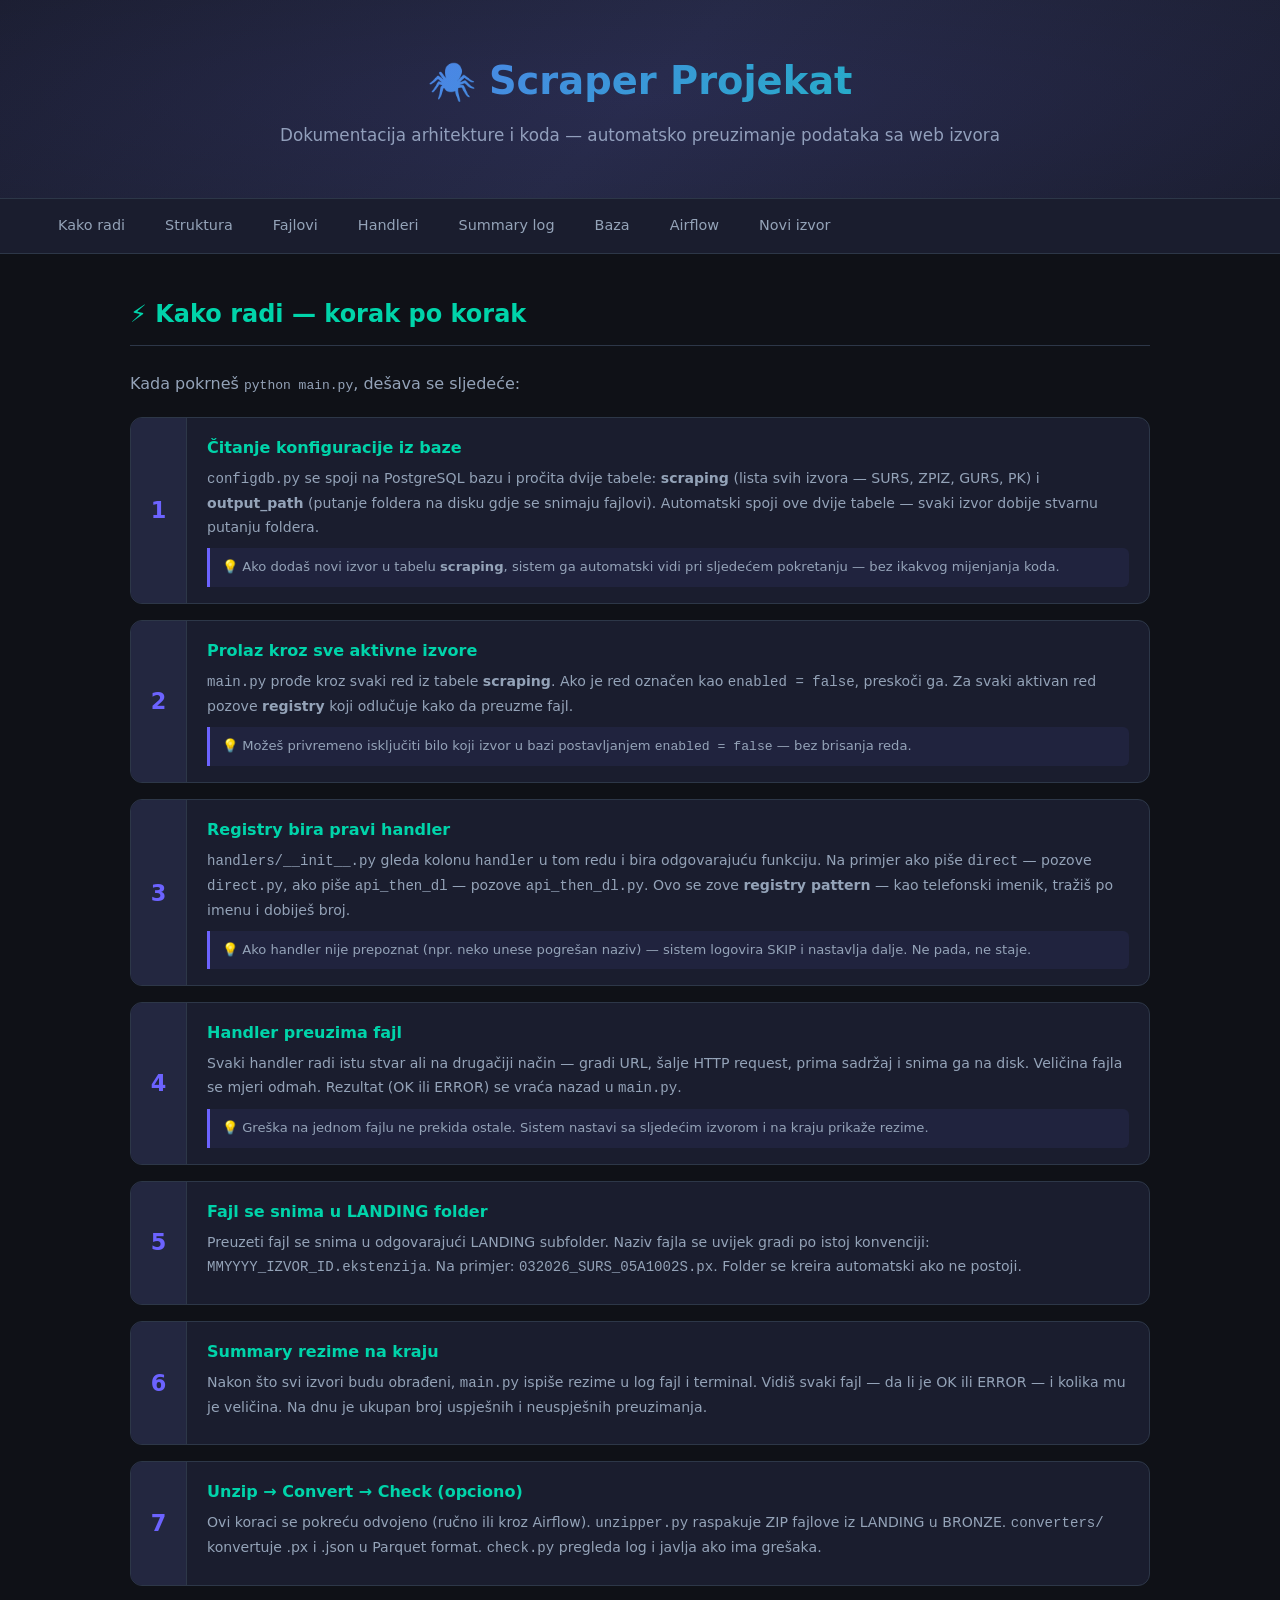
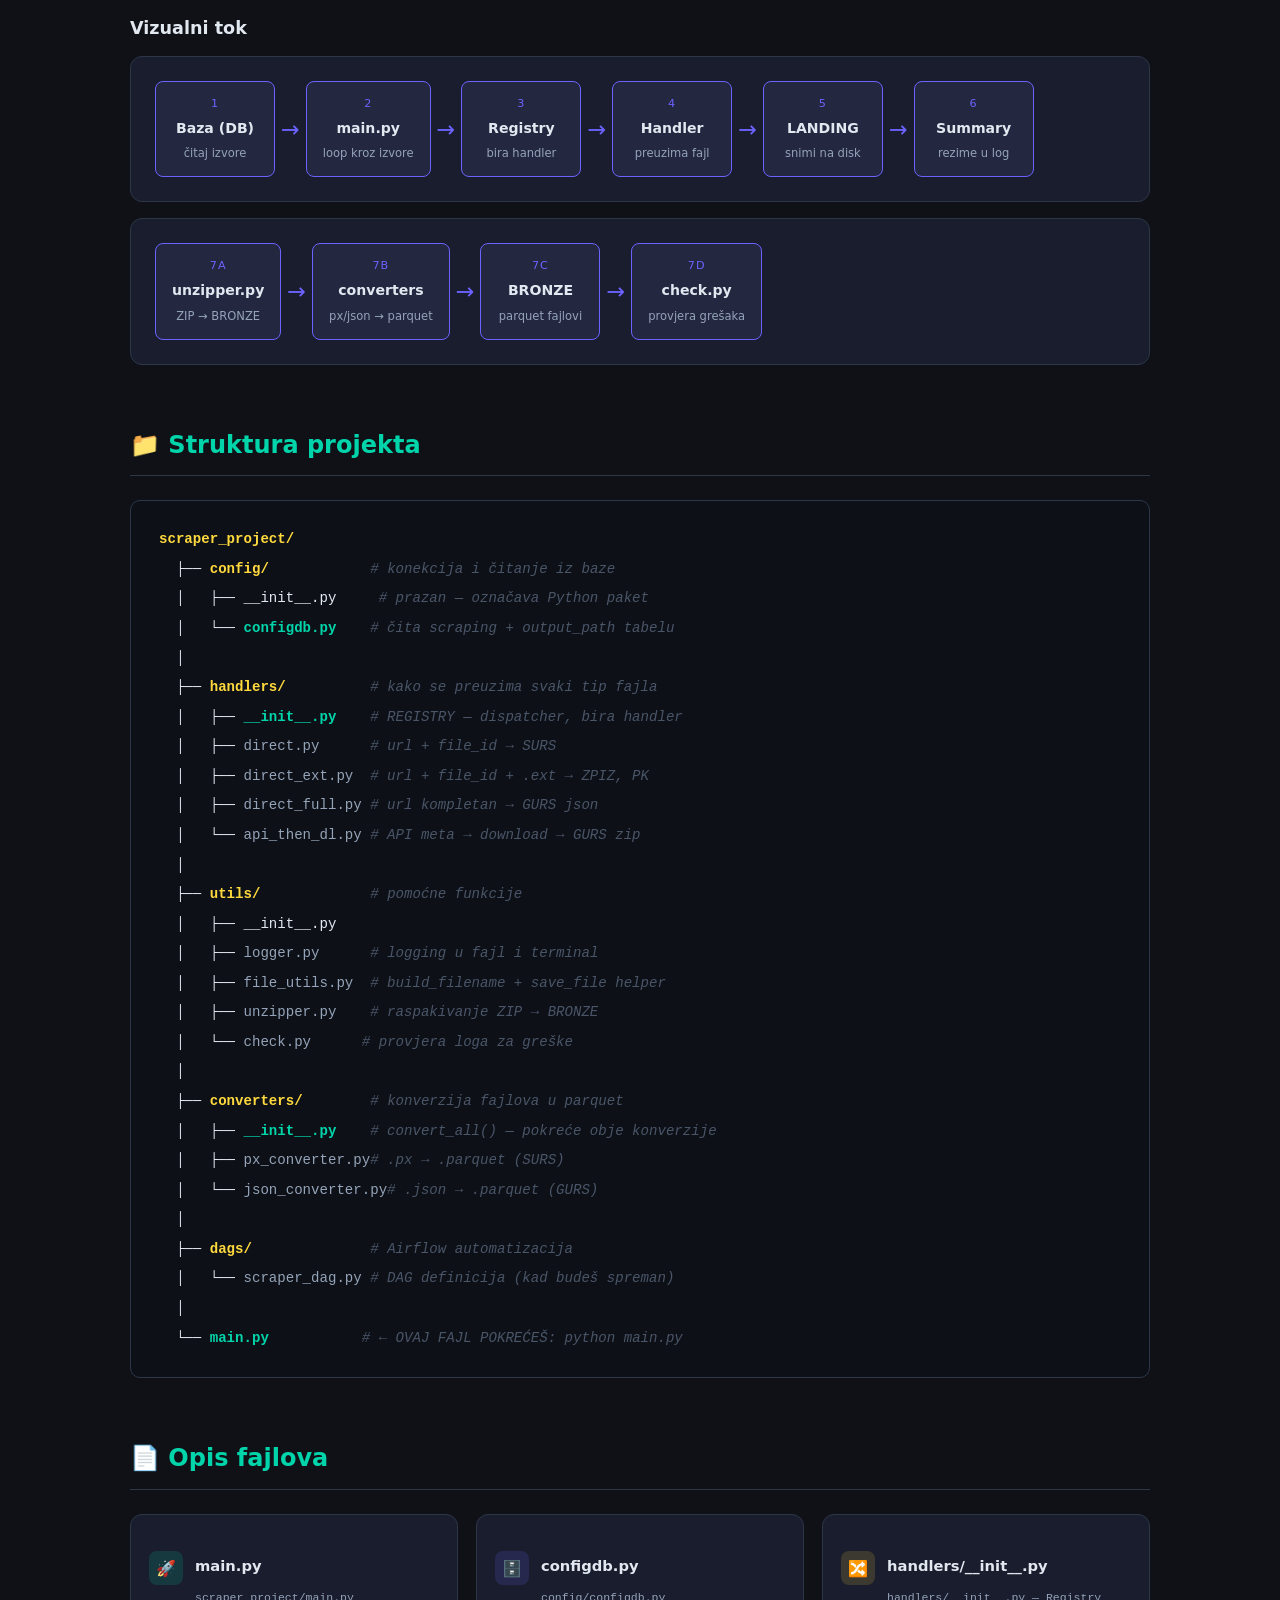
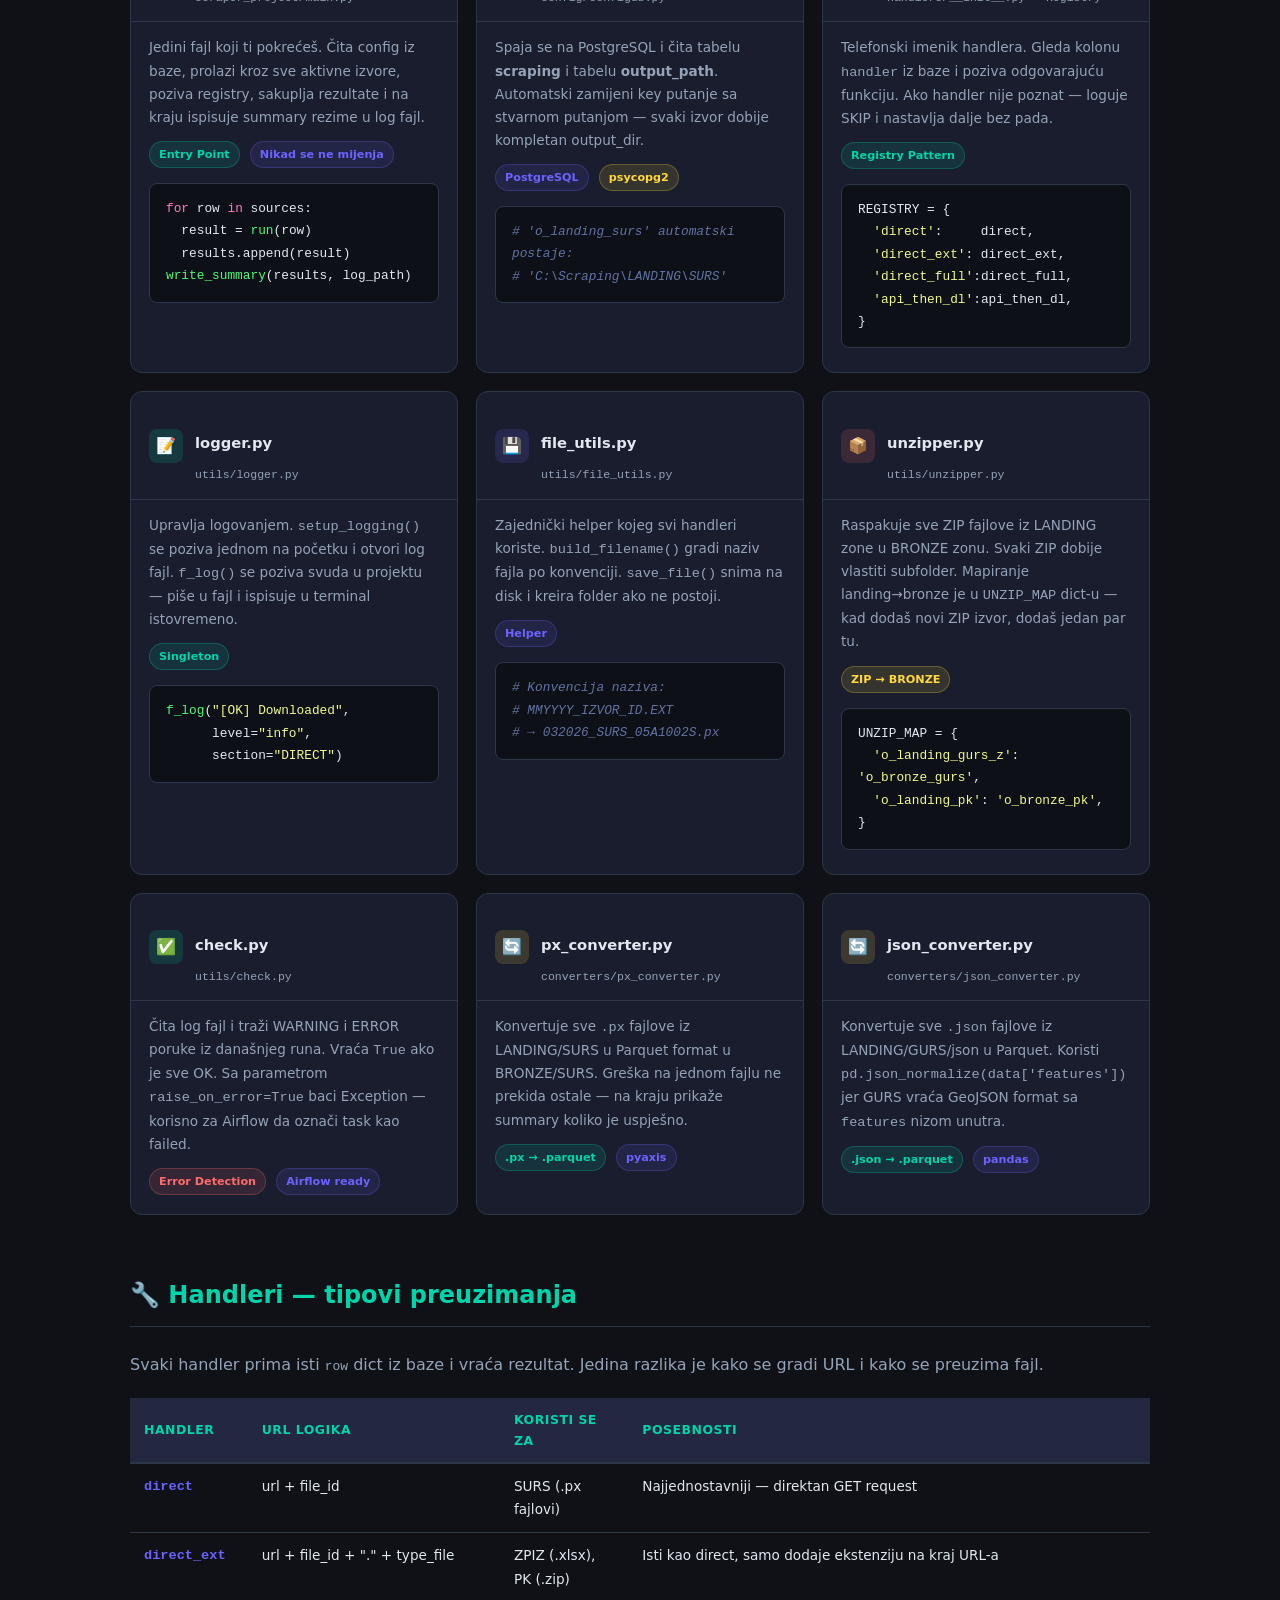
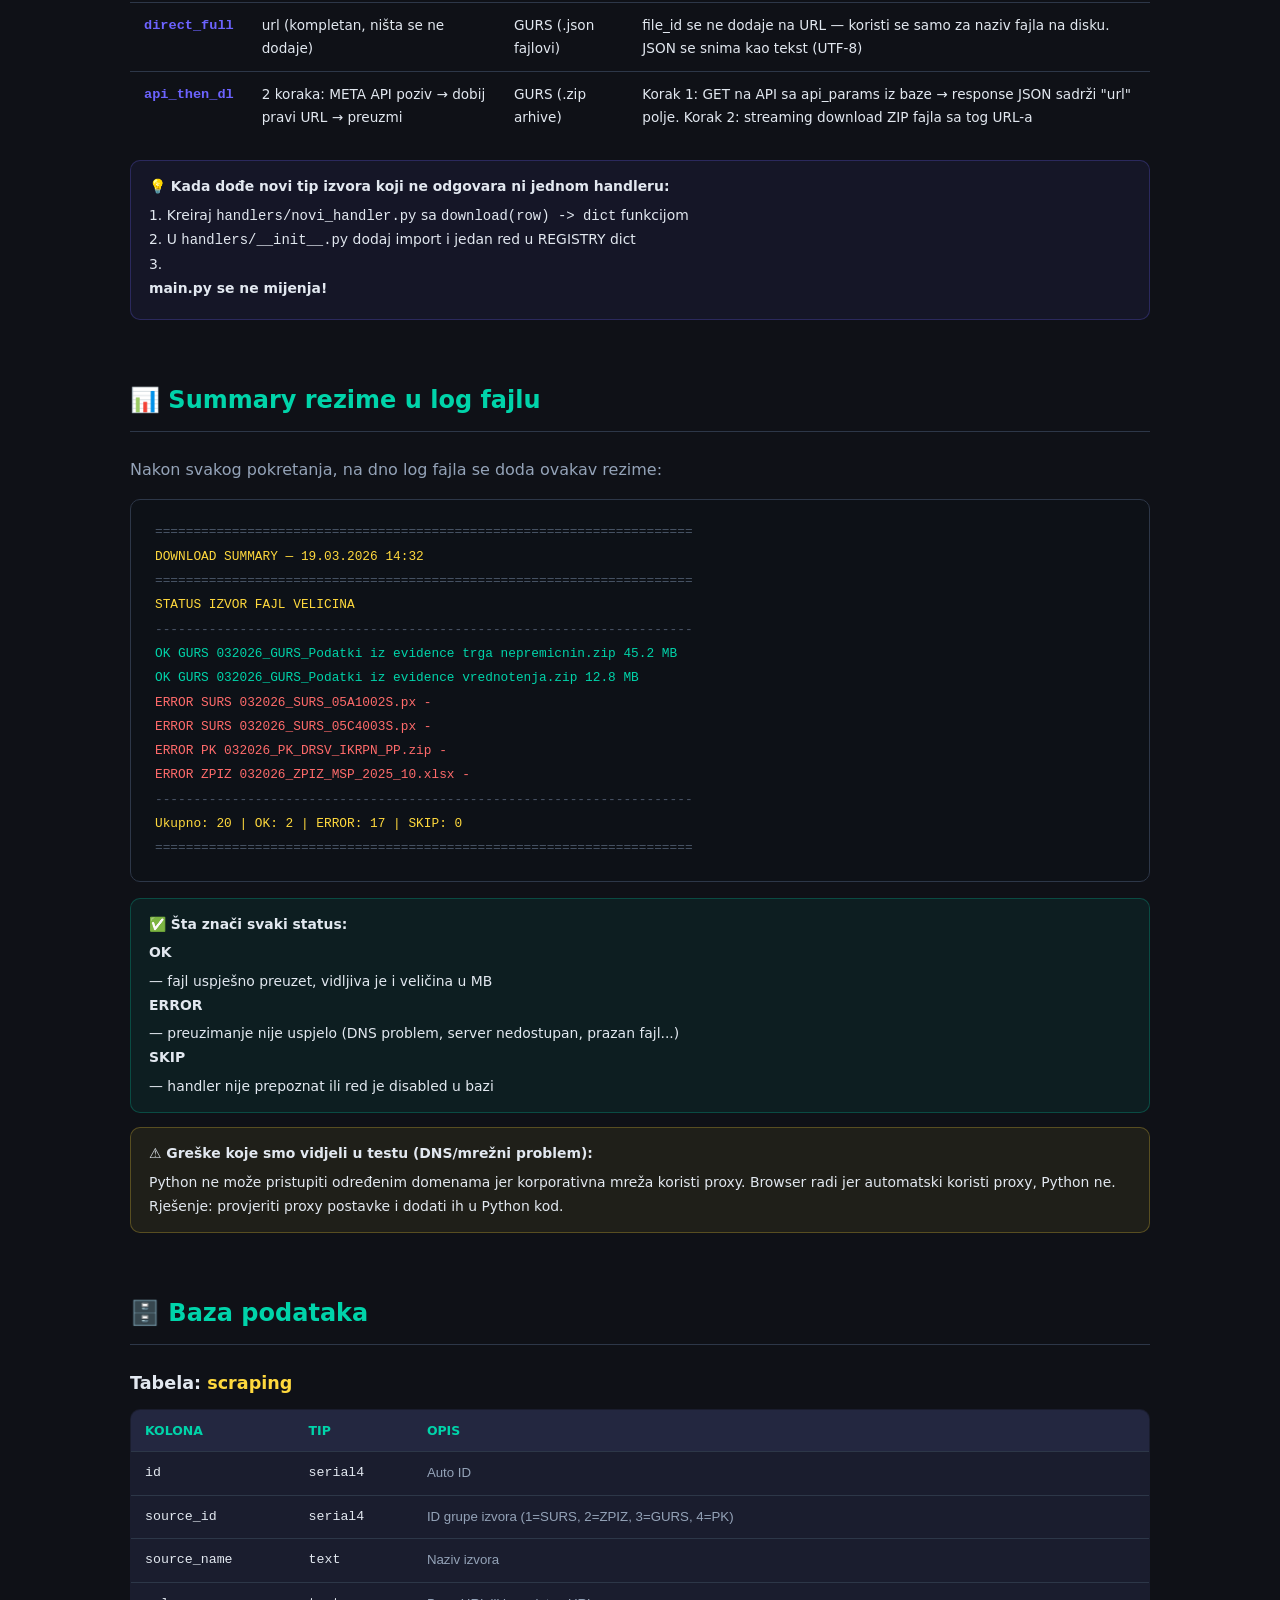
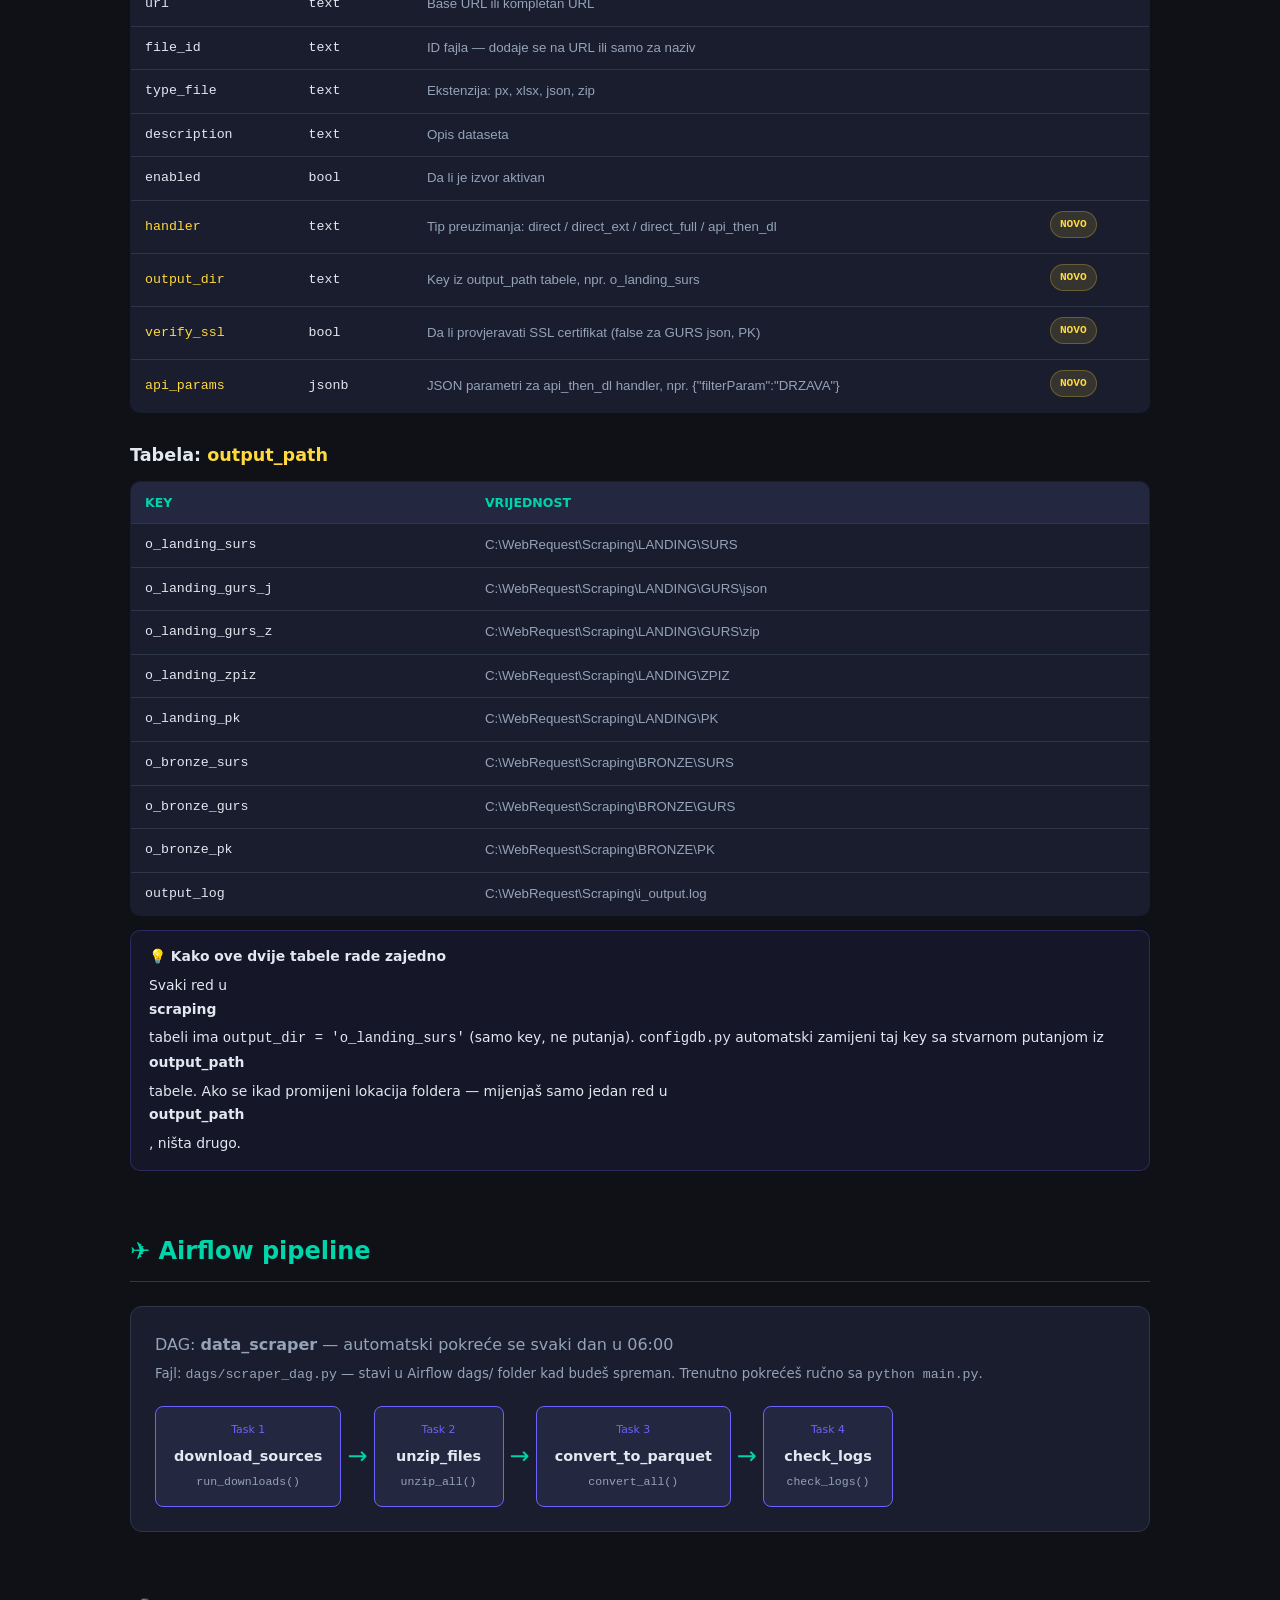
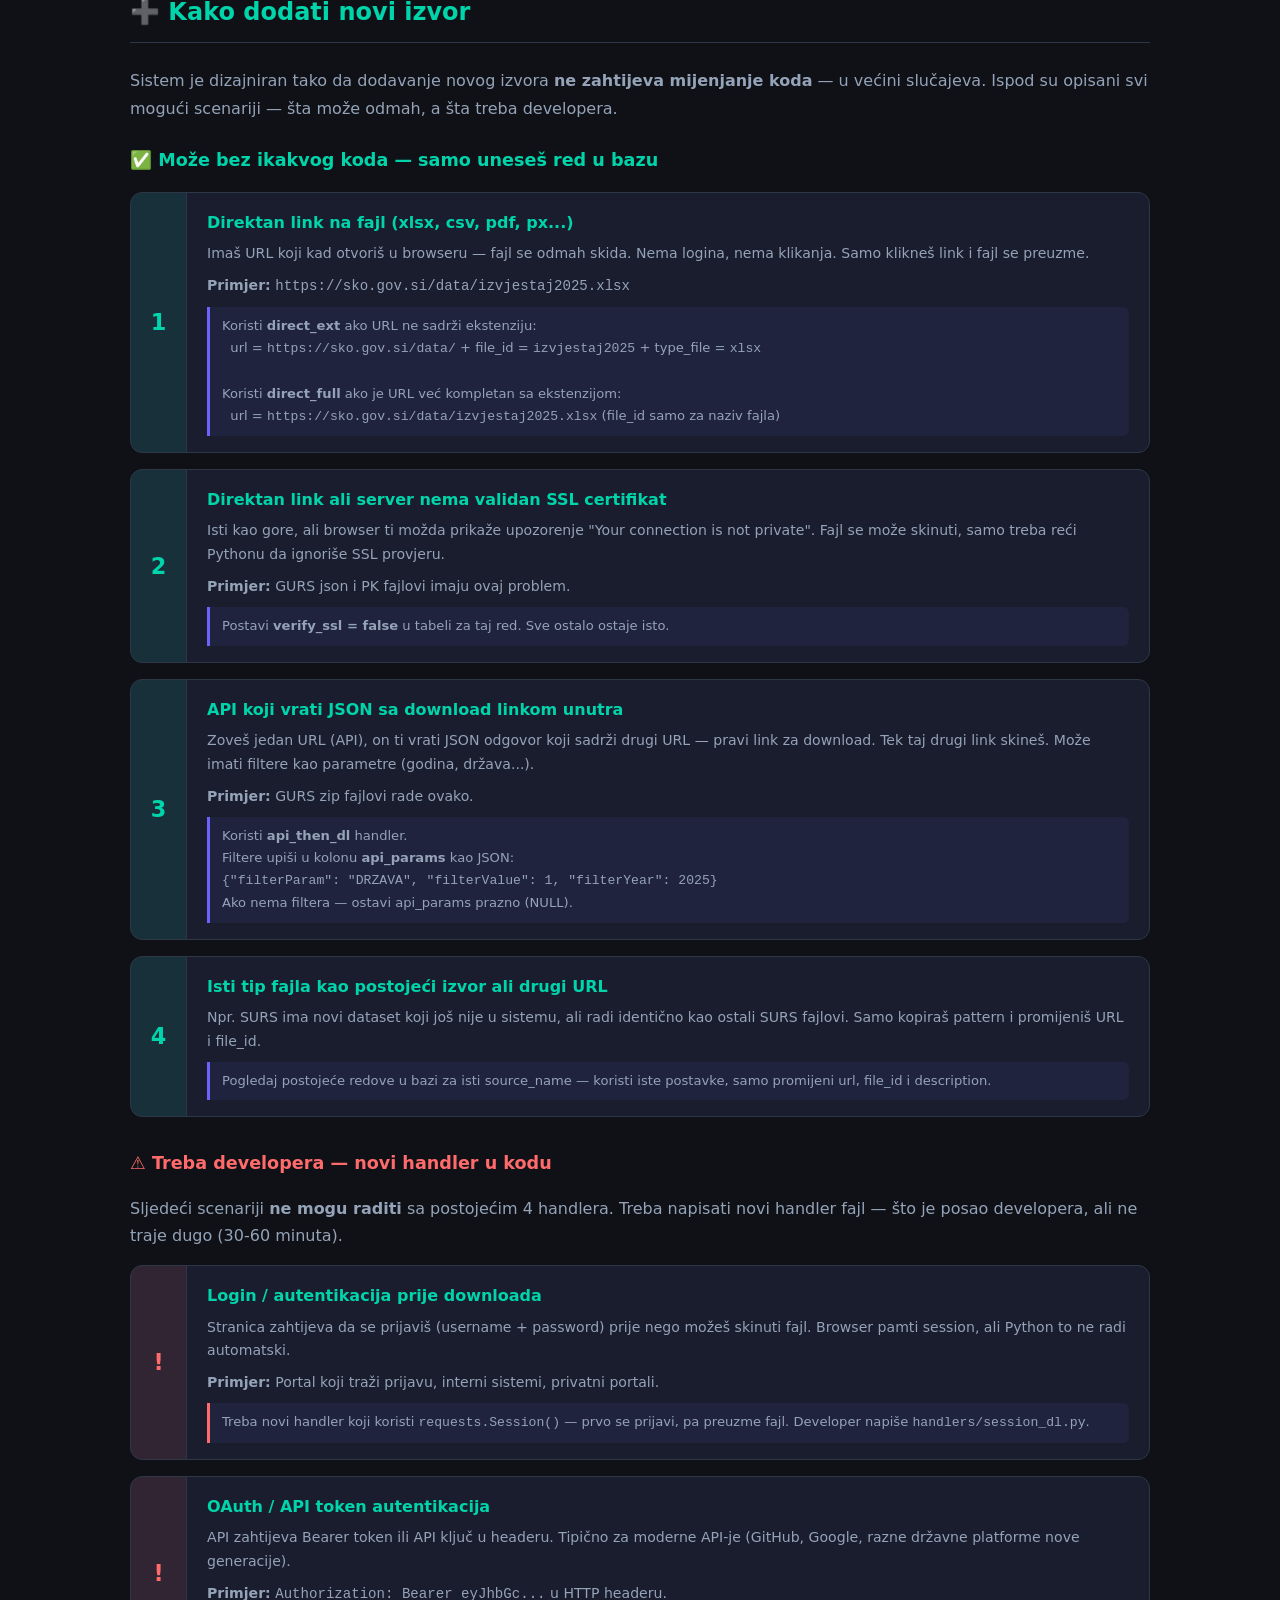
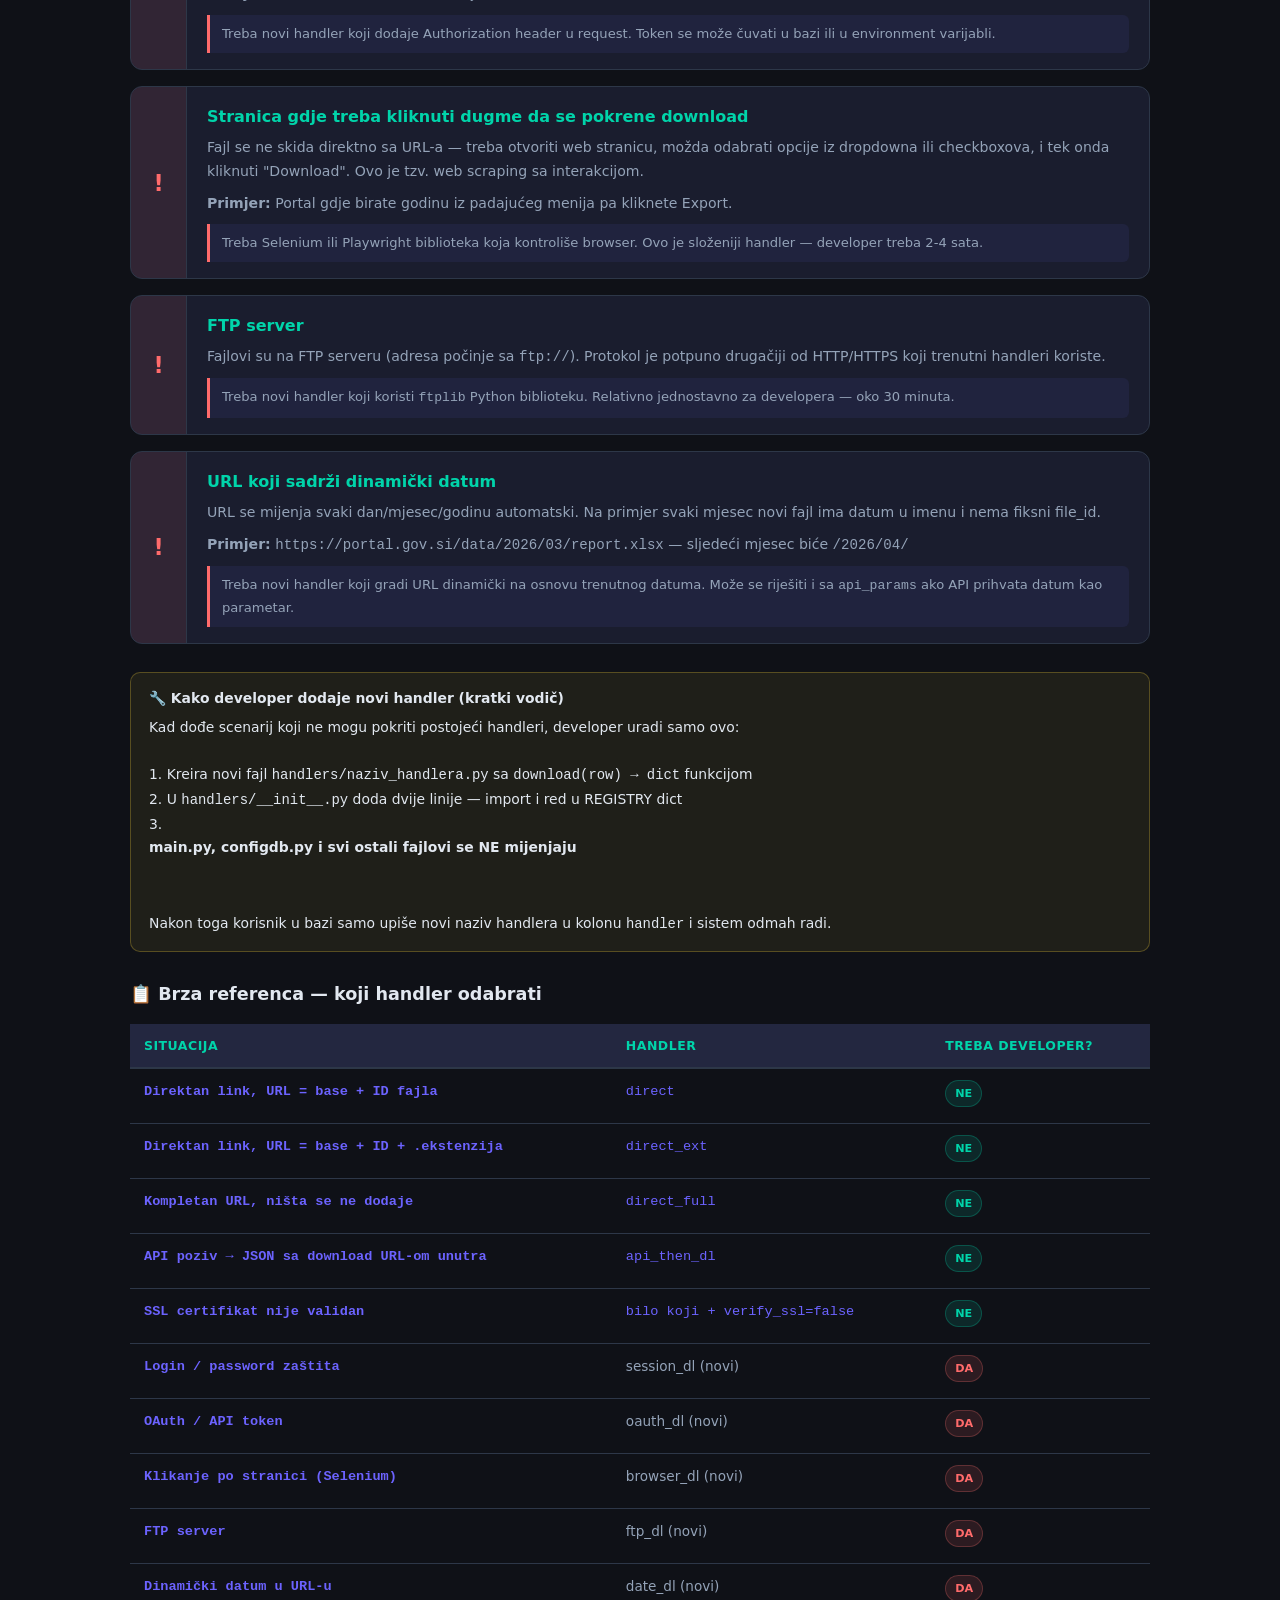
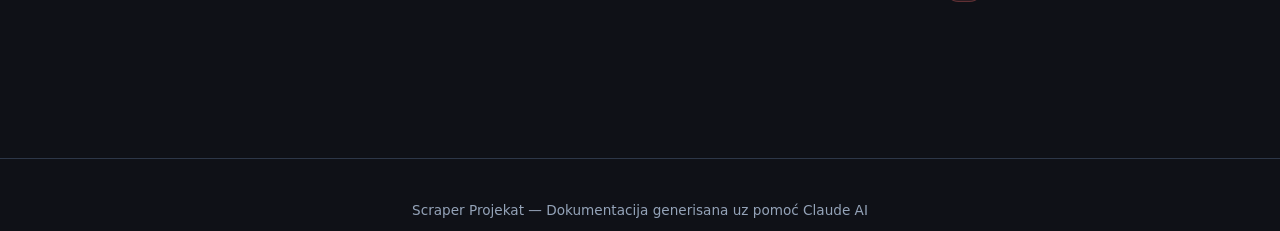
==== doc.html @ a1e30009 "Add files via upload" ====
<!DOCTYPE html>
<html lang="bs">
<head>
<meta charset="UTF-8">
<meta name="viewport" content="width=device-width, initial-scale=1.0">
<title>Scraper Projekat — Dokumentacija</title>
<style>
  :root {
    --bg: #0f1117;
    --bg2: #1a1d2e;
    --bg3: #232740;
    --accent: #6c63ff;
    --accent2: #00d4aa;
    --accent3: #ff6b6b;
    --accent4: #ffd93d;
    --text: #e2e8f0;
    --text2: #94a3b8;
    --border: #2d3748;
    --code-bg: #0d1117;
  }

  * { margin: 0; padding: 0; box-sizing: border-box; }

  body {
    font-family: 'Segoe UI', system-ui, sans-serif;
    background: var(--bg);
    color: var(--text);
    line-height: 1.7;
  }

  header {
    background: linear-gradient(135deg, #1a1d2e 0%, #232740 50%, #1a1d2e 100%);
    border-bottom: 1px solid var(--border);
    padding: 48px 40px;
    text-align: center;
    position: relative;
    overflow: hidden;
  }
  header::before {
    content: '';
    position: absolute; top: -50%; left: -50%;
    width: 200%; height: 200%;
    background: radial-gradient(ellipse at center, rgba(108,99,255,0.08) 0%, transparent 70%);
  }
  header h1 {
    font-size: 2.4rem; font-weight: 700;
    background: linear-gradient(135deg, #6c63ff, #00d4aa);
    -webkit-background-clip: text; -webkit-text-fill-color: transparent;
    background-clip: text; margin-bottom: 8px;
  }
  header p { color: var(--text2); font-size: 1.05rem; }

  nav {
    background: var(--bg2);
    border-bottom: 1px solid var(--border);
    padding: 0 40px;
    display: flex; gap: 4px; overflow-x: auto;
  }
  nav a {
    color: var(--text2); text-decoration: none;
    padding: 14px 18px; font-size: 0.9rem;
    border-bottom: 2px solid transparent;
    transition: all 0.2s; white-space: nowrap;
  }
  nav a:hover { color: var(--text); border-bottom-color: var(--accent); }

  .container { max-width: 1100px; margin: 0 auto; padding: 40px; }

  section { margin-bottom: 60px; }
  section h2 {
    font-size: 1.5rem; color: var(--accent2);
    margin-bottom: 24px; padding-bottom: 10px;
    border-bottom: 1px solid var(--border);
  }
  section h3 { font-size: 1.1rem; margin: 24px 0 10px; color: var(--text); }

  /* FLOW */
  .flow {
    display: flex; align-items: center; gap: 0;
    flex-wrap: wrap; background: var(--bg2);
    border: 1px solid var(--border); border-radius: 12px;
    padding: 24px; margin-bottom: 16px;
  }
  .flow-step {
    background: var(--bg3); border: 1px solid var(--accent);
    border-radius: 8px; padding: 12px 16px;
    text-align: center; min-width: 120px;
  }
  .flow-step .num { font-size: 0.7rem; color: var(--accent); text-transform: uppercase; letter-spacing: 1px; margin-bottom: 4px; }
  .flow-step .label { font-size: 0.88rem; font-weight: 600; }
  .flow-step .sub { font-size: 0.72rem; color: var(--text2); margin-top: 4px; }
  .flow-arrow { color: var(--accent); font-size: 1.4rem; padding: 0 6px; }

  /* TREE */
  .tree {
    background: var(--code-bg); border: 1px solid var(--border);
    border-radius: 10px; padding: 24px 28px;
    font-family: 'Cascadia Code', 'Consolas', monospace;
    font-size: 0.88rem; line-height: 2.1;
  }
  .tree .folder { color: var(--accent4); font-weight: 600; }
  .tree .file-main { color: var(--accent2); font-weight: 600; }
  .tree .file { color: var(--text2); }
  .tree .cm { color: #4a5568; font-style: italic; }

  /* STEP CARDS */
  .steps { display: flex; flex-direction: column; gap: 16px; }
  .step-card {
    background: var(--bg2); border: 1px solid var(--border);
    border-radius: 12px; overflow: hidden;
    display: flex; align-items: stretch;
  }
  .step-num {
    background: var(--bg3); min-width: 56px;
    display: flex; align-items: center; justify-content: center;
    font-size: 1.4rem; font-weight: 800; color: var(--accent);
    border-right: 1px solid var(--border);
  }
  .step-body { padding: 16px 20px; flex: 1; }
  .step-body h4 { font-size: 1rem; margin-bottom: 6px; color: var(--accent2); }
  .step-body p { font-size: 0.88rem; color: var(--text2); margin-bottom: 8px; }
  .step-body .note {
    background: rgba(108,99,255,0.08); border-left: 3px solid var(--accent);
    padding: 8px 12px; border-radius: 0 6px 6px 0;
    font-size: 0.82rem; color: var(--text2); margin-top: 8px;
  }

  /* FILE CARDS */
  .file-grid { display: grid; grid-template-columns: repeat(auto-fill, minmax(320px, 1fr)); gap: 18px; }
  .file-card {
    background: var(--bg2); border: 1px solid var(--border);
    border-radius: 12px; overflow: hidden;
    transition: border-color 0.2s, transform 0.2s;
  }
  .file-card:hover { border-color: var(--accent); transform: translateY(-2px); }
  .file-card-header {
    padding: 14px 18px; display: flex; align-items: center;
    gap: 12px; border-bottom: 1px solid var(--border);
  }
  .file-icon {
    width: 34px; height: 34px; border-radius: 8px;
    display: flex; align-items: center; justify-content: center;
    font-size: 1rem; flex-shrink: 0;
  }
  .file-card-header h3 { font-size: 0.92rem; font-weight: 600; }
  .file-card-header .path { font-size: 0.72rem; color: var(--text2); font-family: monospace; }
  .file-card-body { padding: 14px 18px; }
  .file-card-body p { font-size: 0.85rem; color: var(--text2); margin-bottom: 10px; }

  /* BADGES */
  .badge {
    display: inline-block; font-size: 0.7rem;
    padding: 3px 9px; border-radius: 20px;
    font-weight: 600; margin-right: 5px; margin-bottom: 5px;
  }
  .bg { background: rgba(0,212,170,0.12); color: var(--accent2); border: 1px solid rgba(0,212,170,0.25); }
  .bp { background: rgba(108,99,255,0.12); color: var(--accent); border: 1px solid rgba(108,99,255,0.25); }
  .br { background: rgba(255,107,107,0.12); color: var(--accent3); border: 1px solid rgba(255,107,107,0.25); }
  .by { background: rgba(255,217,61,0.12); color: var(--accent4); border: 1px solid rgba(255,217,61,0.25); }

  /* CODE */
  .code {
    background: var(--code-bg); border: 1px solid var(--border);
    border-radius: 8px; padding: 14px 16px;
    font-family: 'Cascadia Code','Consolas', monospace;
    font-size: 0.8rem; line-height: 1.75; overflow-x: auto; margin: 10px 0;
  }
  .kw { color: #ff79c6; } .fn { color: #50fa7b; }
  .st { color: #f1fa8c; } .cm { color: #6272a4; font-style: italic; }
  .vr { color: #8be9fd; }

  /* HANDLER TABLE */
  .htable { width: 100%; border-collapse: collapse; margin-top: 12px; }
  .htable th {
    background: var(--bg3); padding: 11px 14px; text-align: left;
    font-size: 0.78rem; color: var(--accent2); text-transform: uppercase;
    letter-spacing: 0.5px; border-bottom: 2px solid var(--border);
  }
  .htable td {
    padding: 11px 14px; font-size: 0.85rem;
    border-bottom: 1px solid var(--border); vertical-align: top;
  }
  .htable tr:last-child td { border-bottom: none; }
  .htable tr:hover td { background: rgba(108,99,255,0.04); }
  .htable td:first-child { font-family: monospace; color: var(--accent); font-weight: 600; }

  /* DB TABLE */
  .dbtable { width: 100%; border-collapse: collapse; background: var(--bg2); border-radius: 10px; overflow: hidden; border: 1px solid var(--border); }
  .dbtable th { background: var(--bg3); padding: 10px 14px; text-align: left; font-size: 0.78rem; color: var(--accent2); text-transform: uppercase; }
  .dbtable td { padding: 10px 14px; font-size: 0.83rem; border-top: 1px solid var(--border); font-family: monospace; }
  .dbtable td.new { color: var(--accent4); }
  .dbtable td.desc { font-family: 'Segoe UI', sans-serif; color: var(--text2); }

  /* INFO BOX */
  .info { background: rgba(108,99,255,0.07); border: 1px solid rgba(108,99,255,0.25); border-radius: 10px; padding: 14px 18px; margin: 14px 0; font-size: 0.87rem; }
  .info.ok { background: rgba(0,212,170,0.07); border-color: rgba(0,212,170,0.25); }
  .info.warn { background: rgba(255,217,61,0.07); border-color: rgba(255,217,61,0.25); }
  .info strong { display: block; margin-bottom: 5px; }

  /* SUMMARY PREVIEW */
  .summary-preview {
    background: var(--code-bg); border: 1px solid var(--border);
    border-radius: 10px; padding: 20px 24px;
    font-family: 'Cascadia Code','Consolas', monospace; font-size: 0.8rem; line-height: 1.9;
  }
  .s-ok { color: var(--accent2); }
  .s-err { color: var(--accent3); }
  .s-head { color: var(--accent4); }
  .s-div { color: #4a5568; }

  /* AIRFLOW */
  .dag-box { background: var(--bg2); border: 1px solid var(--border); border-radius: 12px; padding: 24px; }
  .dag-tasks { display: flex; align-items: center; gap: 0; flex-wrap: wrap; margin-top: 16px; }
  .dag-task { background: var(--bg3); border: 1px solid var(--accent); border-radius: 8px; padding: 14px 18px; text-align: center; min-width: 130px; }
  .dag-task .t-num { font-size: 0.68rem; color: var(--accent); margin-bottom: 4px; }
  .dag-task .t-name { font-weight: 700; font-size: 0.9rem; }
  .dag-task .t-fn { font-size: 0.72rem; color: var(--text2); font-family: monospace; margin-top: 4px; }
  .dag-arrow { color: var(--accent2); font-size: 1.5rem; padding: 0 6px; }

  footer { text-align: center; padding: 40px; color: var(--text2); font-size: 0.85rem; border-top: 1px solid var(--border); margin-top: 40px; }
</style>
</head>
<body>

<header>
  <h1>🕷️ Scraper Projekat</h1>
  <p>Dokumentacija arhitekture i koda — automatsko preuzimanje podataka sa web izvora</p>
</header>

<nav>
  <a href="#kako-radi">Kako radi</a>
  <a href="#struktura">Struktura</a>
  <a href="#fajlovi">Fajlovi</a>
  <a href="#handleri">Handleri</a>
  <a href="#summary">Summary log</a>
  <a href="#baza">Baza</a>
  <a href="#airflow">Airflow</a>
  <a href="#novi-izvor">Novi izvor</a>
</nav>

<div class="container">

  <!-- KAKO RADI -->
  <section id="kako-radi">
    <h2>⚡ Kako radi — korak po korak</h2>

    <p style="color:var(--text2); margin-bottom:20px;">Kada pokrneš <code>python main.py</code>, dešava se sljedeće:</p>

    <div class="steps">

      <div class="step-card">
        <div class="step-num">1</div>
        <div class="step-body">
          <h4>Čitanje konfiguracije iz baze</h4>
          <p><code>configdb.py</code> se spoji na PostgreSQL bazu i pročita dvije tabele: <strong>scraping</strong> (lista svih izvora — SURS, ZPIZ, GURS, PK) i <strong>output_path</strong> (putanje foldera na disku gdje se snimaju fajlovi). Automatski spoji ove dvije tabele — svaki izvor dobije stvarnu putanju foldera.</p>
          <div class="note">💡 Ako dodaš novi izvor u tabelu <strong>scraping</strong>, sistem ga automatski vidi pri sljedećem pokretanju — bez ikakvog mijenjanja koda.</div>
        </div>
      </div>

      <div class="step-card">
        <div class="step-num">2</div>
        <div class="step-body">
          <h4>Prolaz kroz sve aktivne izvore</h4>
          <p><code>main.py</code> prođe kroz svaki red iz tabele <strong>scraping</strong>. Ako je red označen kao <code>enabled = false</code>, preskoči ga. Za svaki aktivan red pozove <strong>registry</strong> koji odlučuje kako da preuzme fajl.</p>
          <div class="note">💡 Možeš privremeno isključiti bilo koji izvor u bazi postavljanjem <code>enabled = false</code> — bez brisanja reda.</div>
        </div>
      </div>

      <div class="step-card">
        <div class="step-num">3</div>
        <div class="step-body">
          <h4>Registry bira pravi handler</h4>
          <p><code>handlers/__init__.py</code> gleda kolonu <code>handler</code> u tom redu i bira odgovarajuću funkciju. Na primjer ako piše <code>direct</code> — pozove <code>direct.py</code>, ako piše <code>api_then_dl</code> — pozove <code>api_then_dl.py</code>. Ovo se zove <strong>registry pattern</strong> — kao telefonski imenik, tražiš po imenu i dobiješ broj.</p>
          <div class="note">💡 Ako handler nije prepoznat (npr. neko unese pogrešan naziv) — sistem logovira SKIP i nastavlja dalje. Ne pada, ne staje.</div>
        </div>
      </div>

      <div class="step-card">
        <div class="step-num">4</div>
        <div class="step-body">
          <h4>Handler preuzima fajl</h4>
          <p>Svaki handler radi istu stvar ali na drugačiji način — gradi URL, šalje HTTP request, prima sadržaj i snima ga na disk. Veličina fajla se mjeri odmah. Rezultat (OK ili ERROR) se vraća nazad u <code>main.py</code>.</p>
          <div class="note">💡 Greška na jednom fajlu ne prekida ostale. Sistem nastavi sa sljedećim izvorom i na kraju prikaže rezime.</div>
        </div>
      </div>

      <div class="step-card">
        <div class="step-num">5</div>
        <div class="step-body">
          <h4>Fajl se snima u LANDING folder</h4>
          <p>Preuzeti fajl se snima u odgovarajući LANDING subfolder. Naziv fajla se uvijek gradi po istoj konvenciji: <code>MMYYYY_IZVOR_ID.ekstenzija</code>. Na primjer: <code>032026_SURS_05A1002S.px</code>. Folder se kreira automatski ako ne postoji.</p>
        </div>
      </div>

      <div class="step-card">
        <div class="step-num">6</div>
        <div class="step-body">
          <h4>Summary rezime na kraju</h4>
          <p>Nakon što svi izvori budu obrađeni, <code>main.py</code> ispiše rezime u log fajl i terminal. Vidiš svaki fajl — da li je OK ili ERROR — i kolika mu je veličina. Na dnu je ukupan broj uspješnih i neuspješnih preuzimanja.</p>
        </div>
      </div>

      <div class="step-card">
        <div class="step-num">7</div>
        <div class="step-body">
          <h4>Unzip → Convert → Check (opciono)</h4>
          <p>Ovi koraci se pokreću odvojeno (ručno ili kroz Airflow). <code>unzipper.py</code> raspakuje ZIP fajlove iz LANDING u BRONZE. <code>converters/</code> konvertuje .px i .json u Parquet format. <code>check.py</code> pregleda log i javlja ako ima grešaka.</p>
        </div>
      </div>

    </div>

    <div style="margin-top:28px;">
      <h3 style="margin-bottom:12px;">Vizualni tok</h3>
      <div class="flow">
        <div class="flow-step"><div class="num">1</div><div class="label">Baza (DB)</div><div class="sub">čitaj izvore</div></div>
        <div class="flow-arrow">→</div>
        <div class="flow-step"><div class="num">2</div><div class="label">main.py</div><div class="sub">loop kroz izvore</div></div>
        <div class="flow-arrow">→</div>
        <div class="flow-step"><div class="num">3</div><div class="label">Registry</div><div class="sub">bira handler</div></div>
        <div class="flow-arrow">→</div>
        <div class="flow-step"><div class="num">4</div><div class="label">Handler</div><div class="sub">preuzima fajl</div></div>
        <div class="flow-arrow">→</div>
        <div class="flow-step"><div class="num">5</div><div class="label">LANDING</div><div class="sub">snimi na disk</div></div>
        <div class="flow-arrow">→</div>
        <div class="flow-step"><div class="num">6</div><div class="label">Summary</div><div class="sub">rezime u log</div></div>
      </div>
      <div class="flow">
        <div class="flow-step"><div class="num">7a</div><div class="label">unzipper.py</div><div class="sub">ZIP → BRONZE</div></div>
        <div class="flow-arrow">→</div>
        <div class="flow-step"><div class="num">7b</div><div class="label">converters</div><div class="sub">px/json → parquet</div></div>
        <div class="flow-arrow">→</div>
        <div class="flow-step"><div class="num">7c</div><div class="label">BRONZE</div><div class="sub">parquet fajlovi</div></div>
        <div class="flow-arrow">→</div>
        <div class="flow-step"><div class="num">7d</div><div class="label">check.py</div><div class="sub">provjera grešaka</div></div>
      </div>
    </div>
  </section>

  <!-- STRUKTURA -->
  <section id="struktura">
    <h2>📁 Struktura projekta</h2>
    <div class="tree">
      <span class="folder">scraper_project/</span><br>
      &nbsp;&nbsp;├── <span class="folder">config/</span>&nbsp;&nbsp;&nbsp;&nbsp;&nbsp;&nbsp;&nbsp;&nbsp;&nbsp;&nbsp;&nbsp;&nbsp;<span class="cm"># konekcija i čitanje iz baze</span><br>
      &nbsp;&nbsp;│&nbsp;&nbsp;&nbsp;├── __init__.py&nbsp;&nbsp;&nbsp;&nbsp;&nbsp;<span class="cm"># prazan — označava Python paket</span><br>
      &nbsp;&nbsp;│&nbsp;&nbsp;&nbsp;└── <span class="file-main">configdb.py</span>&nbsp;&nbsp;&nbsp;&nbsp;<span class="cm"># čita scraping + output_path tabelu</span><br>
      &nbsp;&nbsp;│<br>
      &nbsp;&nbsp;├── <span class="folder">handlers/</span>&nbsp;&nbsp;&nbsp;&nbsp;&nbsp;&nbsp;&nbsp;&nbsp;&nbsp;&nbsp;<span class="cm"># kako se preuzima svaki tip fajla</span><br>
      &nbsp;&nbsp;│&nbsp;&nbsp;&nbsp;├── <span class="file-main">__init__.py</span>&nbsp;&nbsp;&nbsp;&nbsp;<span class="cm"># REGISTRY — dispatcher, bira handler</span><br>
      &nbsp;&nbsp;│&nbsp;&nbsp;&nbsp;├── <span class="file">direct.py</span>&nbsp;&nbsp;&nbsp;&nbsp;&nbsp;&nbsp;<span class="cm"># url + file_id → SURS</span><br>
      &nbsp;&nbsp;│&nbsp;&nbsp;&nbsp;├── <span class="file">direct_ext.py</span>&nbsp;&nbsp;<span class="cm"># url + file_id + .ext → ZPIZ, PK</span><br>
      &nbsp;&nbsp;│&nbsp;&nbsp;&nbsp;├── <span class="file">direct_full.py</span>&nbsp;<span class="cm"># url kompletan → GURS json</span><br>
      &nbsp;&nbsp;│&nbsp;&nbsp;&nbsp;└── <span class="file">api_then_dl.py</span>&nbsp;<span class="cm"># API meta → download → GURS zip</span><br>
      &nbsp;&nbsp;│<br>
      &nbsp;&nbsp;├── <span class="folder">utils/</span>&nbsp;&nbsp;&nbsp;&nbsp;&nbsp;&nbsp;&nbsp;&nbsp;&nbsp;&nbsp;&nbsp;&nbsp;&nbsp;<span class="cm"># pomoćne funkcije</span><br>
      &nbsp;&nbsp;│&nbsp;&nbsp;&nbsp;├── __init__.py<br>
      &nbsp;&nbsp;│&nbsp;&nbsp;&nbsp;├── <span class="file">logger.py</span>&nbsp;&nbsp;&nbsp;&nbsp;&nbsp;&nbsp;<span class="cm"># logging u fajl i terminal</span><br>
      &nbsp;&nbsp;│&nbsp;&nbsp;&nbsp;├── <span class="file">file_utils.py</span>&nbsp;&nbsp;<span class="cm"># build_filename + save_file helper</span><br>
      &nbsp;&nbsp;│&nbsp;&nbsp;&nbsp;├── <span class="file">unzipper.py</span>&nbsp;&nbsp;&nbsp;&nbsp;<span class="cm"># raspakivanje ZIP → BRONZE</span><br>
      &nbsp;&nbsp;│&nbsp;&nbsp;&nbsp;└── <span class="file">check.py</span>&nbsp;&nbsp;&nbsp;&nbsp;&nbsp;&nbsp;<span class="cm"># provjera loga za greške</span><br>
      &nbsp;&nbsp;│<br>
      &nbsp;&nbsp;├── <span class="folder">converters/</span>&nbsp;&nbsp;&nbsp;&nbsp;&nbsp;&nbsp;&nbsp;&nbsp;<span class="cm"># konverzija fajlova u parquet</span><br>
      &nbsp;&nbsp;│&nbsp;&nbsp;&nbsp;├── <span class="file-main">__init__.py</span>&nbsp;&nbsp;&nbsp;&nbsp;<span class="cm"># convert_all() — pokreće obje konverzije</span><br>
      &nbsp;&nbsp;│&nbsp;&nbsp;&nbsp;├── <span class="file">px_converter.py</span><span class="cm"># .px → .parquet (SURS)</span><br>
      &nbsp;&nbsp;│&nbsp;&nbsp;&nbsp;└── <span class="file">json_converter.py</span><span class="cm"># .json → .parquet (GURS)</span><br>
      &nbsp;&nbsp;│<br>
      &nbsp;&nbsp;├── <span class="folder">dags/</span>&nbsp;&nbsp;&nbsp;&nbsp;&nbsp;&nbsp;&nbsp;&nbsp;&nbsp;&nbsp;&nbsp;&nbsp;&nbsp;&nbsp;<span class="cm"># Airflow automatizacija</span><br>
      &nbsp;&nbsp;│&nbsp;&nbsp;&nbsp;└── <span class="file">scraper_dag.py</span>&nbsp;<span class="cm"># DAG definicija (kad budeš spreman)</span><br>
      &nbsp;&nbsp;│<br>
      &nbsp;&nbsp;└── <span class="file-main">main.py</span>&nbsp;&nbsp;&nbsp;&nbsp;&nbsp;&nbsp;&nbsp;&nbsp;&nbsp;&nbsp;&nbsp;<span class="cm"># ← OVAJ FAJL POKREĆEŠ: python main.py</span>
    </div>
  </section>

  <!-- FAJLOVI -->
  <section id="fajlovi">
    <h2>📄 Opis fajlova</h2>
    <div class="file-grid">

      <div class="file-card">
        <div class="file-card-header">
          <div class="file-icon" style="background:rgba(0,212,170,0.15)">🚀</div>
          <div><h3>main.py</h3><div class="path">scraper_project/main.py</div></div>
        </div>
        <div class="file-card-body">
          <p>Jedini fajl koji ti pokrećeš. Čita config iz baze, prolazi kroz sve aktivne izvore, poziva registry, sakuplja rezultate i na kraju ispisuje summary rezime u log fajl.</p>
          <span class="badge bg">Entry Point</span>
          <span class="badge bp">Nikad se ne mijenja</span>
          <div class="code">
<span class="kw">for</span> row <span class="kw">in</span> sources:<br>
&nbsp;&nbsp;result = <span class="fn">run</span>(row)<br>
&nbsp;&nbsp;results.append(result)<br>
<span class="fn">write_summary</span>(results, log_path)
          </div>
        </div>
      </div>

      <div class="file-card">
        <div class="file-card-header">
          <div class="file-icon" style="background:rgba(108,99,255,0.15)">🗄️</div>
          <div><h3>configdb.py</h3><div class="path">config/configdb.py</div></div>
        </div>
        <div class="file-card-body">
          <p>Spaja se na PostgreSQL i čita tabelu <strong>scraping</strong> i tabelu <strong>output_path</strong>. Automatski zamijeni key putanje sa stvarnom putanjom — svaki izvor dobije kompletan output_dir.</p>
          <span class="badge bp">PostgreSQL</span>
          <span class="badge by">psycopg2</span>
          <div class="code">
<span class="cm"># 'o_landing_surs' automatski postaje:</span><br>
<span class="cm"># 'C:\Scraping\LANDING\SURS'</span>
          </div>
        </div>
      </div>

      <div class="file-card">
        <div class="file-card-header">
          <div class="file-icon" style="background:rgba(255,217,61,0.15)">🔀</div>
          <div><h3>handlers/__init__.py</h3><div class="path">handlers/__init__.py — Registry</div></div>
        </div>
        <div class="file-card-body">
          <p>Telefonski imenik handlera. Gleda kolonu <code>handler</code> iz baze i poziva odgovarajuću funkciju. Ako handler nije poznat — loguje SKIP i nastavlja dalje bez pada.</p>
          <span class="badge bg">Registry Pattern</span>
          <div class="code">
REGISTRY = {<br>
&nbsp;&nbsp;<span class="st">'direct'</span>:&nbsp;&nbsp;&nbsp;&nbsp;&nbsp;direct,<br>
&nbsp;&nbsp;<span class="st">'direct_ext'</span>: direct_ext,<br>
&nbsp;&nbsp;<span class="st">'direct_full'</span>:direct_full,<br>
&nbsp;&nbsp;<span class="st">'api_then_dl'</span>:api_then_dl,<br>
}
          </div>
        </div>
      </div>

      <div class="file-card">
        <div class="file-card-header">
          <div class="file-icon" style="background:rgba(0,212,170,0.15)">📝</div>
          <div><h3>logger.py</h3><div class="path">utils/logger.py</div></div>
        </div>
        <div class="file-card-body">
          <p>Upravlja logovanjem. <code>setup_logging()</code> se poziva jednom na početku i otvori log fajl. <code>f_log()</code> se poziva svuda u projektu — piše u fajl i ispisuje u terminal istovremeno.</p>
          <span class="badge bg">Singleton</span>
          <div class="code">
<span class="fn">f_log</span>(<span class="st">"[OK] Downloaded"</span>,<br>
&nbsp;&nbsp;&nbsp;&nbsp;&nbsp;&nbsp;level=<span class="st">"info"</span>,<br>
&nbsp;&nbsp;&nbsp;&nbsp;&nbsp;&nbsp;section=<span class="st">"DIRECT"</span>)
          </div>
        </div>
      </div>

      <div class="file-card">
        <div class="file-card-header">
          <div class="file-icon" style="background:rgba(108,99,255,0.15)">💾</div>
          <div><h3>file_utils.py</h3><div class="path">utils/file_utils.py</div></div>
        </div>
        <div class="file-card-body">
          <p>Zajednički helper kojeg svi handleri koriste. <code>build_filename()</code> gradi naziv fajla po konvenciji. <code>save_file()</code> snima na disk i kreira folder ako ne postoji.</p>
          <span class="badge bp">Helper</span>
          <div class="code">
<span class="cm"># Konvencija naziva:</span><br>
<span class="cm"># MMYYYY_IZVOR_ID.EXT</span><br>
<span class="cm"># → 032026_SURS_05A1002S.px</span>
          </div>
        </div>
      </div>

      <div class="file-card">
        <div class="file-card-header">
          <div class="file-icon" style="background:rgba(255,107,107,0.15)">📦</div>
          <div><h3>unzipper.py</h3><div class="path">utils/unzipper.py</div></div>
        </div>
        <div class="file-card-body">
          <p>Raspakuje sve ZIP fajlove iz LANDING zone u BRONZE zonu. Svaki ZIP dobije vlastiti subfolder. Mapiranje landing→bronze je u <code>UNZIP_MAP</code> dict-u — kad dodaš novi ZIP izvor, dodaš jedan par tu.</p>
          <span class="badge by">ZIP → BRONZE</span>
          <div class="code">
UNZIP_MAP = {<br>
&nbsp;&nbsp;<span class="st">'o_landing_gurs_z'</span>: <span class="st">'o_bronze_gurs'</span>,<br>
&nbsp;&nbsp;<span class="st">'o_landing_pk'</span>: <span class="st">'o_bronze_pk'</span>,<br>
}
          </div>
        </div>
      </div>

      <div class="file-card">
        <div class="file-card-header">
          <div class="file-icon" style="background:rgba(0,212,170,0.15)">✅</div>
          <div><h3>check.py</h3><div class="path">utils/check.py</div></div>
        </div>
        <div class="file-card-body">
          <p>Čita log fajl i traži WARNING i ERROR poruke iz današnjeg runa. Vraća <code>True</code> ako je sve OK. Sa parametrom <code>raise_on_error=True</code> baci Exception — korisno za Airflow da označi task kao failed.</p>
          <span class="badge br">Error Detection</span>
          <span class="badge bp">Airflow ready</span>
        </div>
      </div>

      <div class="file-card">
        <div class="file-card-header">
          <div class="file-icon" style="background:rgba(255,217,61,0.15)">🔄</div>
          <div><h3>px_converter.py</h3><div class="path">converters/px_converter.py</div></div>
        </div>
        <div class="file-card-body">
          <p>Konvertuje sve <code>.px</code> fajlove iz LANDING/SURS u Parquet format u BRONZE/SURS. Greška na jednom fajlu ne prekida ostale — na kraju prikaže summary koliko je uspješno.</p>
          <span class="badge bg">.px → .parquet</span>
          <span class="badge bp">pyaxis</span>
        </div>
      </div>

      <div class="file-card">
        <div class="file-card-header">
          <div class="file-icon" style="background:rgba(255,217,61,0.15)">🔄</div>
          <div><h3>json_converter.py</h3><div class="path">converters/json_converter.py</div></div>
        </div>
        <div class="file-card-body">
          <p>Konvertuje sve <code>.json</code> fajlove iz LANDING/GURS/json u Parquet. Koristi <code>pd.json_normalize(data['features'])</code> jer GURS vraća GeoJSON format sa <code>features</code> nizom unutra.</p>
          <span class="badge bg">.json → .parquet</span>
          <span class="badge bp">pandas</span>
        </div>
      </div>

    </div>
  </section>

  <!-- HANDLERI -->
  <section id="handleri">
    <h2>🔧 Handleri — tipovi preuzimanja</h2>
    <p style="color:var(--text2); margin-bottom:20px;">Svaki handler prima isti <code>row</code> dict iz baze i vraća rezultat. Jedina razlika je kako se gradi URL i kako se preuzima fajl.</p>

    <table class="htable">
      <thead>
        <tr>
          <th>Handler</th>
          <th>URL logika</th>
          <th>Koristi se za</th>
          <th>Posebnosti</th>
        </tr>
      </thead>
      <tbody>
        <tr>
          <td>direct</td>
          <td>url + file_id</td>
          <td>SURS (.px fajlovi)</td>
          <td>Najjednostavniji — direktan GET request</td>
        </tr>
        <tr>
          <td>direct_ext</td>
          <td>url + file_id + "." + type_file</td>
          <td>ZPIZ (.xlsx), PK (.zip)</td>
          <td>Isti kao direct, samo dodaje ekstenziju na kraj URL-a</td>
        </tr>
        <tr>
          <td>direct_full</td>
          <td>url (kompletan, ništa se ne dodaje)</td>
          <td>GURS (.json fajlovi)</td>
          <td>file_id se ne dodaje na URL — koristi se samo za naziv fajla na disku. JSON se snima kao tekst (UTF-8)</td>
        </tr>
        <tr>
          <td>api_then_dl</td>
          <td>2 koraka: META API poziv → dobij pravi URL → preuzmi</td>
          <td>GURS (.zip arhive)</td>
          <td>Korak 1: GET na API sa api_params iz baze → response JSON sadrži "url" polje. Korak 2: streaming download ZIP fajla sa tog URL-a</td>
        </tr>
      </tbody>
    </table>

    <div class="info" style="margin-top:20px;">
      <strong>💡 Kada dođe novi tip izvora koji ne odgovara ni jednom handleru:</strong>
      1. Kreiraj <code>handlers/novi_handler.py</code> sa <code>download(row) -> dict</code> funkcijom<br>
      2. U <code>handlers/__init__.py</code> dodaj import i jedan red u REGISTRY dict<br>
      3. <strong>main.py se ne mijenja!</strong>
    </div>
  </section>

  <!-- SUMMARY LOG -->
  <section id="summary">
    <h2>📊 Summary rezime u log fajlu</h2>
    <p style="color:var(--text2); margin-bottom:16px;">Nakon svakog pokretanja, na dno log fajla se doda ovakav rezime:</p>

    <div class="summary-preview">
<span class="s-div">======================================================================</span><br>
<span class="s-head">  DOWNLOAD SUMMARY — 19.03.2026 14:32</span><br>
<span class="s-div">======================================================================</span><br>
<span class="s-head">  STATUS   IZVOR      FAJL                                                 VELICINA</span><br>
<span class="s-div">----------------------------------------------------------------------</span><br>
<span class="s-ok">  OK       GURS       032026_GURS_Podatki iz evidence trga nepremicnin.zip    45.2 MB</span><br>
<span class="s-ok">  OK       GURS       032026_GURS_Podatki iz evidence vrednotenja.zip         12.8 MB</span><br>
<span class="s-err">  ERROR    SURS       032026_SURS_05A1002S.px                                       -</span><br>
<span class="s-err">  ERROR    SURS       032026_SURS_05C4003S.px                                       -</span><br>
<span class="s-err">  ERROR    PK         032026_PK_DRSV_IKRPN_PP.zip                                   -</span><br>
<span class="s-err">  ERROR    ZPIZ       032026_ZPIZ_MSP_2025_10.xlsx                                   -</span><br>
<span class="s-div">----------------------------------------------------------------------</span><br>
<span class="s-head">  Ukupno: 20 | OK: 2 | ERROR: 17 | SKIP: 0</span><br>
<span class="s-div">======================================================================</span>
    </div>

    <div class="info ok" style="margin-top:16px;">
      <strong>✅ Šta znači svaki status:</strong>
      <strong>OK</strong> — fajl uspješno preuzet, vidljiva je i veličina u MB<br>
      <strong>ERROR</strong> — preuzimanje nije uspjelo (DNS problem, server nedostupan, prazan fajl...)<br>
      <strong>SKIP</strong> — handler nije prepoznat ili red je disabled u bazi
    </div>

    <div class="info warn" style="margin-top:12px;">
      <strong>⚠️ Greške koje smo vidjeli u testu (DNS/mrežni problem):</strong>
      Python ne može pristupiti određenim domenama jer korporativna mreža koristi proxy. Browser radi jer automatski koristi proxy, Python ne. Rješenje: provjeriti proxy postavke i dodati ih u Python kod.
    </div>
  </section>

  <!-- BAZA -->
  <section id="baza">
    <h2>🗄️ Baza podataka</h2>

    <h3>Tabela: <span style="color:var(--accent4)">scraping</span></h3>
    <table class="dbtable">
      <thead><tr><th>Kolona</th><th>Tip</th><th>Opis</th><th></th></tr></thead>
      <tbody>
        <tr><td>id</td><td>serial4</td><td class="desc">Auto ID</td><td></td></tr>
        <tr><td>source_id</td><td>serial4</td><td class="desc">ID grupe izvora (1=SURS, 2=ZPIZ, 3=GURS, 4=PK)</td><td></td></tr>
        <tr><td>source_name</td><td>text</td><td class="desc">Naziv izvora</td><td></td></tr>
        <tr><td>url</td><td>text</td><td class="desc">Base URL ili kompletan URL</td><td></td></tr>
        <tr><td>file_id</td><td>text</td><td class="desc">ID fajla — dodaje se na URL ili samo za naziv</td><td></td></tr>
        <tr><td>type_file</td><td>text</td><td class="desc">Ekstenzija: px, xlsx, json, zip</td><td></td></tr>
        <tr><td>description</td><td>text</td><td class="desc">Opis dataseta</td><td></td></tr>
        <tr><td>enabled</td><td>bool</td><td class="desc">Da li je izvor aktivan</td><td></td></tr>
        <tr><td class="new">handler</td><td>text</td><td class="desc">Tip preuzimanja: direct / direct_ext / direct_full / api_then_dl</td><td><span class="badge by">NOVO</span></td></tr>
        <tr><td class="new">output_dir</td><td>text</td><td class="desc">Key iz output_path tabele, npr. o_landing_surs</td><td><span class="badge by">NOVO</span></td></tr>
        <tr><td class="new">verify_ssl</td><td>bool</td><td class="desc">Da li provjeravati SSL certifikat (false za GURS json, PK)</td><td><span class="badge by">NOVO</span></td></tr>
        <tr><td class="new">api_params</td><td>jsonb</td><td class="desc">JSON parametri za api_then_dl handler, npr. {"filterParam":"DRZAVA"}</td><td><span class="badge by">NOVO</span></td></tr>
      </tbody>
    </table>

    <h3 style="margin-top:28px;">Tabela: <span style="color:var(--accent4)">output_path</span></h3>
    <table class="dbtable">
      <thead><tr><th>Key</th><th>Vrijednost</th></tr></thead>
      <tbody>
        <tr><td>o_landing_surs</td><td class="desc">C:\WebRequest\Scraping\LANDING\SURS</td></tr>
        <tr><td>o_landing_gurs_j</td><td class="desc">C:\WebRequest\Scraping\LANDING\GURS\json</td></tr>
        <tr><td>o_landing_gurs_z</td><td class="desc">C:\WebRequest\Scraping\LANDING\GURS\zip</td></tr>
        <tr><td>o_landing_zpiz</td><td class="desc">C:\WebRequest\Scraping\LANDING\ZPIZ</td></tr>
        <tr><td>o_landing_pk</td><td class="desc">C:\WebRequest\Scraping\LANDING\PK</td></tr>
        <tr><td>o_bronze_surs</td><td class="desc">C:\WebRequest\Scraping\BRONZE\SURS</td></tr>
        <tr><td>o_bronze_gurs</td><td class="desc">C:\WebRequest\Scraping\BRONZE\GURS</td></tr>
        <tr><td>o_bronze_pk</td><td class="desc">C:\WebRequest\Scraping\BRONZE\PK</td></tr>
        <tr><td>output_log</td><td class="desc">C:\WebRequest\Scraping\i_output.log</td></tr>
      </tbody>
    </table>

    <div class="info" style="margin-top:14px;">
      <strong>💡 Kako ove dvije tabele rade zajedno</strong>
      Svaki red u <strong>scraping</strong> tabeli ima <code>output_dir = 'o_landing_surs'</code> (samo key, ne putanja).
      <code>configdb.py</code> automatski zamijeni taj key sa stvarnom putanjom iz <strong>output_path</strong> tabele.
      Ako se ikad promijeni lokacija foldera — mijenjаš samo jedan red u <strong>output_path</strong>, ništa drugo.
    </div>
  </section>

  <!-- AIRFLOW -->
  <section id="airflow">
    <h2>✈️ Airflow pipeline</h2>
    <div class="dag-box">
      <p style="color:var(--text2); margin-bottom:4px;">DAG: <strong>data_scraper</strong> — automatski pokreće se svaki dan u 06:00</p>
      <p style="color:var(--text2); font-size:0.83rem; margin-bottom:20px;">Fajl: <code>dags/scraper_dag.py</code> — stavi u Airflow dags/ folder kad budeš spreman. Trenutno pokrećeš ručno sa <code>python main.py</code>.</p>
      <div class="dag-tasks">
        <div class="dag-task"><div class="t-num">Task 1</div><div class="t-name">download_sources</div><div class="t-fn">run_downloads()</div></div>
        <div class="dag-arrow">→</div>
        <div class="dag-task"><div class="t-num">Task 2</div><div class="t-name">unzip_files</div><div class="t-fn">unzip_all()</div></div>
        <div class="dag-arrow">→</div>
        <div class="dag-task"><div class="t-num">Task 3</div><div class="t-name">convert_to_parquet</div><div class="t-fn">convert_all()</div></div>
        <div class="dag-arrow">→</div>
        <div class="dag-task"><div class="t-num">Task 4</div><div class="t-name">check_logs</div><div class="t-fn">check_logs()</div></div>
      </div>
    </div>
  </section>

  <!-- NOVI IZVOR -->
  <section id="novi-izvor">
    <h2>➕ Kako dodati novi izvor</h2>

    <p style="color:var(--text2); margin-bottom:24px;">
      Sistem je dizajniran tako da dodavanje novog izvora <strong>ne zahtijeva mijenjanje koda</strong> — u većini slučajeva. 
      Ispod su opisani svi mogući scenariji — šta može odmah, a šta treba developera.
    </p>

    <!-- MOŽE BEZ KODA -->
    <h3 style="color:var(--accent2); margin-bottom:16px;">✅ Može bez ikakvog koda — samo uneseš red u bazu</h3>

    <div class="steps">

      <div class="step-card">
        <div class="step-num" style="background:rgba(0,212,170,0.1); color:var(--accent2);">1</div>
        <div class="step-body">
          <h4>Direktan link na fajl (xlsx, csv, pdf, px...)</h4>
          <p>Imaš URL koji kad otvoriš u browseru — fajl se odmah skida. Nema logina, nema klikanja. Samo klikneš link i fajl se preuzme.</p>
          <p><strong>Primjer:</strong> <code>https://sko.gov.si/data/izvjestaj2025.xlsx</code></p>
          <div class="note">
            Koristi <strong>direct_ext</strong> ako URL ne sadrži ekstenziju:<br>
            &nbsp;&nbsp;url = <code>https://sko.gov.si/data/</code> + file_id = <code>izvjestaj2025</code> + type_file = <code>xlsx</code><br><br>
            Koristi <strong>direct_full</strong> ako je URL već kompletan sa ekstenzijom:<br>
            &nbsp;&nbsp;url = <code>https://sko.gov.si/data/izvjestaj2025.xlsx</code> (file_id samo za naziv fajla)
          </div>
        </div>
      </div>

      <div class="step-card">
        <div class="step-num" style="background:rgba(0,212,170,0.1); color:var(--accent2);">2</div>
        <div class="step-body">
          <h4>Direktan link ali server nema validan SSL certifikat</h4>
          <p>Isti kao gore, ali browser ti možda prikaže upozorenje "Your connection is not private". Fajl se može skinuti, samo treba reći Pythonu da ignoriše SSL provjeru.</p>
          <p><strong>Primjer:</strong> GURS json i PK fajlovi imaju ovaj problem.</p>
          <div class="note">
            Postavi <strong>verify_ssl = false</strong> u tabeli za taj red. Sve ostalo ostaje isto.
          </div>
        </div>
      </div>

      <div class="step-card">
        <div class="step-num" style="background:rgba(0,212,170,0.1); color:var(--accent2);">3</div>
        <div class="step-body">
          <h4>API koji vrati JSON sa download linkom unutra</h4>
          <p>Zoveš jedan URL (API), on ti vrati JSON odgovor koji sadrži drugi URL — pravi link za download. Tek taj drugi link skineš. Može imati filtere kao parametre (godina, država...).</p>
          <p><strong>Primjer:</strong> GURS zip fajlovi rade ovako.</p>
          <div class="note">
            Koristi <strong>api_then_dl</strong> handler.<br>
            Filtere upiši u kolonu <strong>api_params</strong> kao JSON:<br>
            <code>{"filterParam": "DRZAVA", "filterValue": 1, "filterYear": 2025}</code><br>
            Ako nema filtera — ostavi api_params prazno (NULL).
          </div>
        </div>
      </div>

      <div class="step-card">
        <div class="step-num" style="background:rgba(0,212,170,0.1); color:var(--accent2);">4</div>
        <div class="step-body">
          <h4>Isti tip fajla kao postojeći izvor ali drugi URL</h4>
          <p>Npr. SURS ima novi dataset koji još nije u sistemu, ali radi identično kao ostali SURS fajlovi. Samo kopiraš pattern i promijeniš URL i file_id.</p>
          <div class="note">
            Pogledaj postojeće redove u bazi za isti source_name — koristi iste postavke, samo promijeni url, file_id i description.
          </div>
        </div>
      </div>

    </div>

    <!-- TREBA DEVELOPERA -->
    <h3 style="color:var(--accent3); margin: 32px 0 16px;">⚠️ Treba developera — novi handler u kodu</h3>
    <p style="color:var(--text2); margin-bottom:16px;">
      Sljedeći scenariji <strong>ne mogu raditi</strong> sa postojećim 4 handlera. Treba napisati novi handler fajl — što je posao developera, ali ne traje dugo (30-60 minuta).
    </p>

    <div class="steps">

      <div class="step-card">
        <div class="step-num" style="background:rgba(255,107,107,0.1); color:var(--accent3);">!</div>
        <div class="step-body">
          <h4>Login / autentikacija prije downloada</h4>
          <p>Stranica zahtijeva da se prijaviš (username + password) prije nego možeš skinuti fajl. Browser pamti session, ali Python to ne radi automatski.</p>
          <p><strong>Primjer:</strong> Portal koji traži prijavu, interni sistemi, privatni portali.</p>
          <div class="note" style="border-left-color:var(--accent3);">
            Treba novi handler koji koristi <code>requests.Session()</code> — prvo se prijavi, pa preuzme fajl. Developer napiše <code>handlers/session_dl.py</code>.
          </div>
        </div>
      </div>

      <div class="step-card">
        <div class="step-num" style="background:rgba(255,107,107,0.1); color:var(--accent3);">!</div>
        <div class="step-body">
          <h4>OAuth / API token autentikacija</h4>
          <p>API zahtijeva Bearer token ili API ključ u headeru. Tipično za moderne API-je (GitHub, Google, razne državne platforme nove generacije).</p>
          <p><strong>Primjer:</strong> <code>Authorization: Bearer eyJhbGc...</code> u HTTP headeru.</p>
          <div class="note" style="border-left-color:var(--accent3);">
            Treba novi handler koji dodaje Authorization header u request. Token se može čuvati u bazi ili u environment varijabli.
          </div>
        </div>
      </div>

      <div class="step-card">
        <div class="step-num" style="background:rgba(255,107,107,0.1); color:var(--accent3);">!</div>
        <div class="step-body">
          <h4>Stranica gdje treba kliknuti dugme da se pokrene download</h4>
          <p>Fajl se ne skida direktno sa URL-a — treba otvoriti web stranicu, možda odabrati opcije iz dropdowna ili checkboxova, i tek onda kliknuti "Download". Ovo je tzv. web scraping sa interakcijom.</p>
          <p><strong>Primjer:</strong> Portal gdje birate godinu iz padajućeg menija pa kliknete Export.</p>
          <div class="note" style="border-left-color:var(--accent3);">
            Treba Selenium ili Playwright biblioteka koja kontroliše browser. Ovo je složeniji handler — developer treba 2-4 sata.
          </div>
        </div>
      </div>

      <div class="step-card">
        <div class="step-num" style="background:rgba(255,107,107,0.1); color:var(--accent3);">!</div>
        <div class="step-body">
          <h4>FTP server</h4>
          <p>Fajlovi su na FTP serveru (adresa počinje sa <code>ftp://</code>). Protokol je potpuno drugačiji od HTTP/HTTPS koji trenutni handleri koriste.</p>
          <div class="note" style="border-left-color:var(--accent3);">
            Treba novi handler koji koristi <code>ftplib</code> Python biblioteku. Relativno jednostavno za developera — oko 30 minuta.
          </div>
        </div>
      </div>

      <div class="step-card">
        <div class="step-num" style="background:rgba(255,107,107,0.1); color:var(--accent3);">!</div>
        <div class="step-body">
          <h4>URL koji sadrži dinamički datum</h4>
          <p>URL se mijenja svaki dan/mjesec/godinu automatski. Na primjer svaki mjesec novi fajl ima datum u imenu i nema fiksni file_id.</p>
          <p><strong>Primjer:</strong> <code>https://portal.gov.si/data/2026/03/report.xlsx</code> — sljedeći mjesec biće <code>/2026/04/</code></p>
          <div class="note" style="border-left-color:var(--accent3);">
            Treba novi handler koji gradi URL dinamički na osnovu trenutnog datuma. Može se riješiti i sa <code>api_params</code> ako API prihvata datum kao parametar.
          </div>
        </div>
      </div>

    </div>

    <!-- KAKO DODATI HANDLER -->
    <div class="info warn" style="margin-top:28px;">
      <strong>🔧 Kako developer dodaje novi handler (kratki vodič)</strong>
      Kad dođe scenarij koji ne mogu pokriti postojeći handleri, developer uradi samo ovo:<br><br>
      1. Kreira novi fajl <code>handlers/naziv_handlera.py</code> sa <code>download(row) → dict</code> funkcijom<br>
      2. U <code>handlers/__init__.py</code> doda dvije linije — import i red u REGISTRY dict<br>
      3. <strong>main.py, configdb.py i svi ostali fajlovi se NE mijenjaju</strong><br><br>
      Nakon toga korisnik u bazi samo upiše novi naziv handlera u kolonu <code>handler</code> i sistem odmah radi.
    </div>

    <!-- BRZA REFERENCA -->
    <h3 style="margin: 28px 0 14px;">📋 Brza referenca — koji handler odabrati</h3>
    <table class="htable">
      <thead>
        <tr>
          <th>Situacija</th>
          <th>Handler</th>
          <th>Treba developer?</th>
        </tr>
      </thead>
      <tbody>
        <tr>
          <td>Direktan link, URL = base + ID fajla</td>
          <td style="font-family:monospace; color:var(--accent);">direct</td>
          <td><span class="badge bg">NE</span></td>
        </tr>
        <tr>
          <td>Direktan link, URL = base + ID + .ekstenzija</td>
          <td style="font-family:monospace; color:var(--accent);">direct_ext</td>
          <td><span class="badge bg">NE</span></td>
        </tr>
        <tr>
          <td>Kompletan URL, ništa se ne dodaje</td>
          <td style="font-family:monospace; color:var(--accent);">direct_full</td>
          <td><span class="badge bg">NE</span></td>
        </tr>
        <tr>
          <td>API poziv → JSON sa download URL-om unutra</td>
          <td style="font-family:monospace; color:var(--accent);">api_then_dl</td>
          <td><span class="badge bg">NE</span></td>
        </tr>
        <tr>
          <td>SSL certifikat nije validan</td>
          <td style="font-family:monospace; color:var(--accent);">bilo koji + verify_ssl=false</td>
          <td><span class="badge bg">NE</span></td>
        </tr>
        <tr>
          <td>Login / password zaštita</td>
          <td style="color:var(--text2);">session_dl (novi)</td>
          <td><span class="badge br">DA</span></td>
        </tr>
        <tr>
          <td>OAuth / API token</td>
          <td style="color:var(--text2);">oauth_dl (novi)</td>
          <td><span class="badge br">DA</span></td>
        </tr>
        <tr>
          <td>Klikanje po stranici (Selenium)</td>
          <td style="color:var(--text2);">browser_dl (novi)</td>
          <td><span class="badge br">DA</span></td>
        </tr>
        <tr>
          <td>FTP server</td>
          <td style="color:var(--text2);">ftp_dl (novi)</td>
          <td><span class="badge br">DA</span></td>
        </tr>
        <tr>
          <td>Dinamički datum u URL-u</td>
          <td style="color:var(--text2);">date_dl (novi)</td>
          <td><span class="badge br">DA</span></td>
        </tr>
      </tbody>
    </table>

  </section>

</div>

<footer>
  Scraper Projekat — Dokumentacija generisana uz pomoć Claude AI
</footer>

</body>
</html>
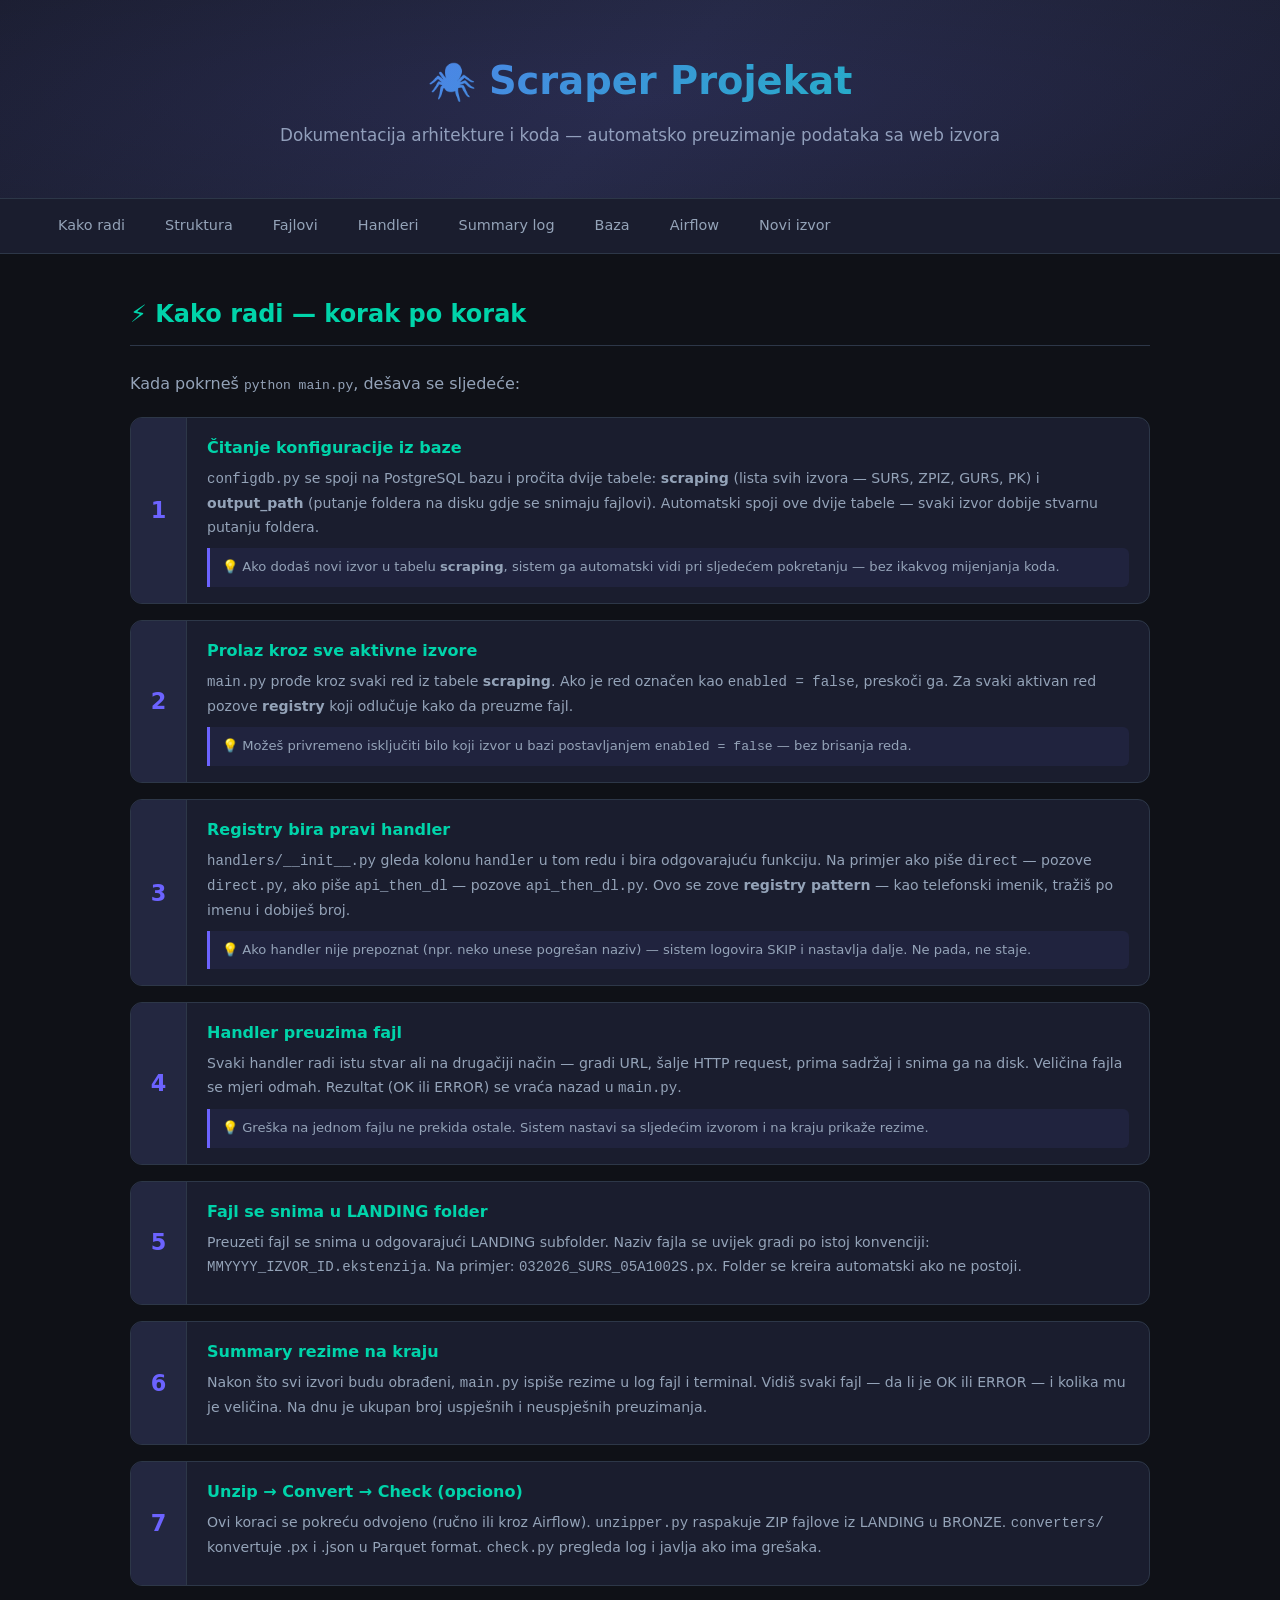
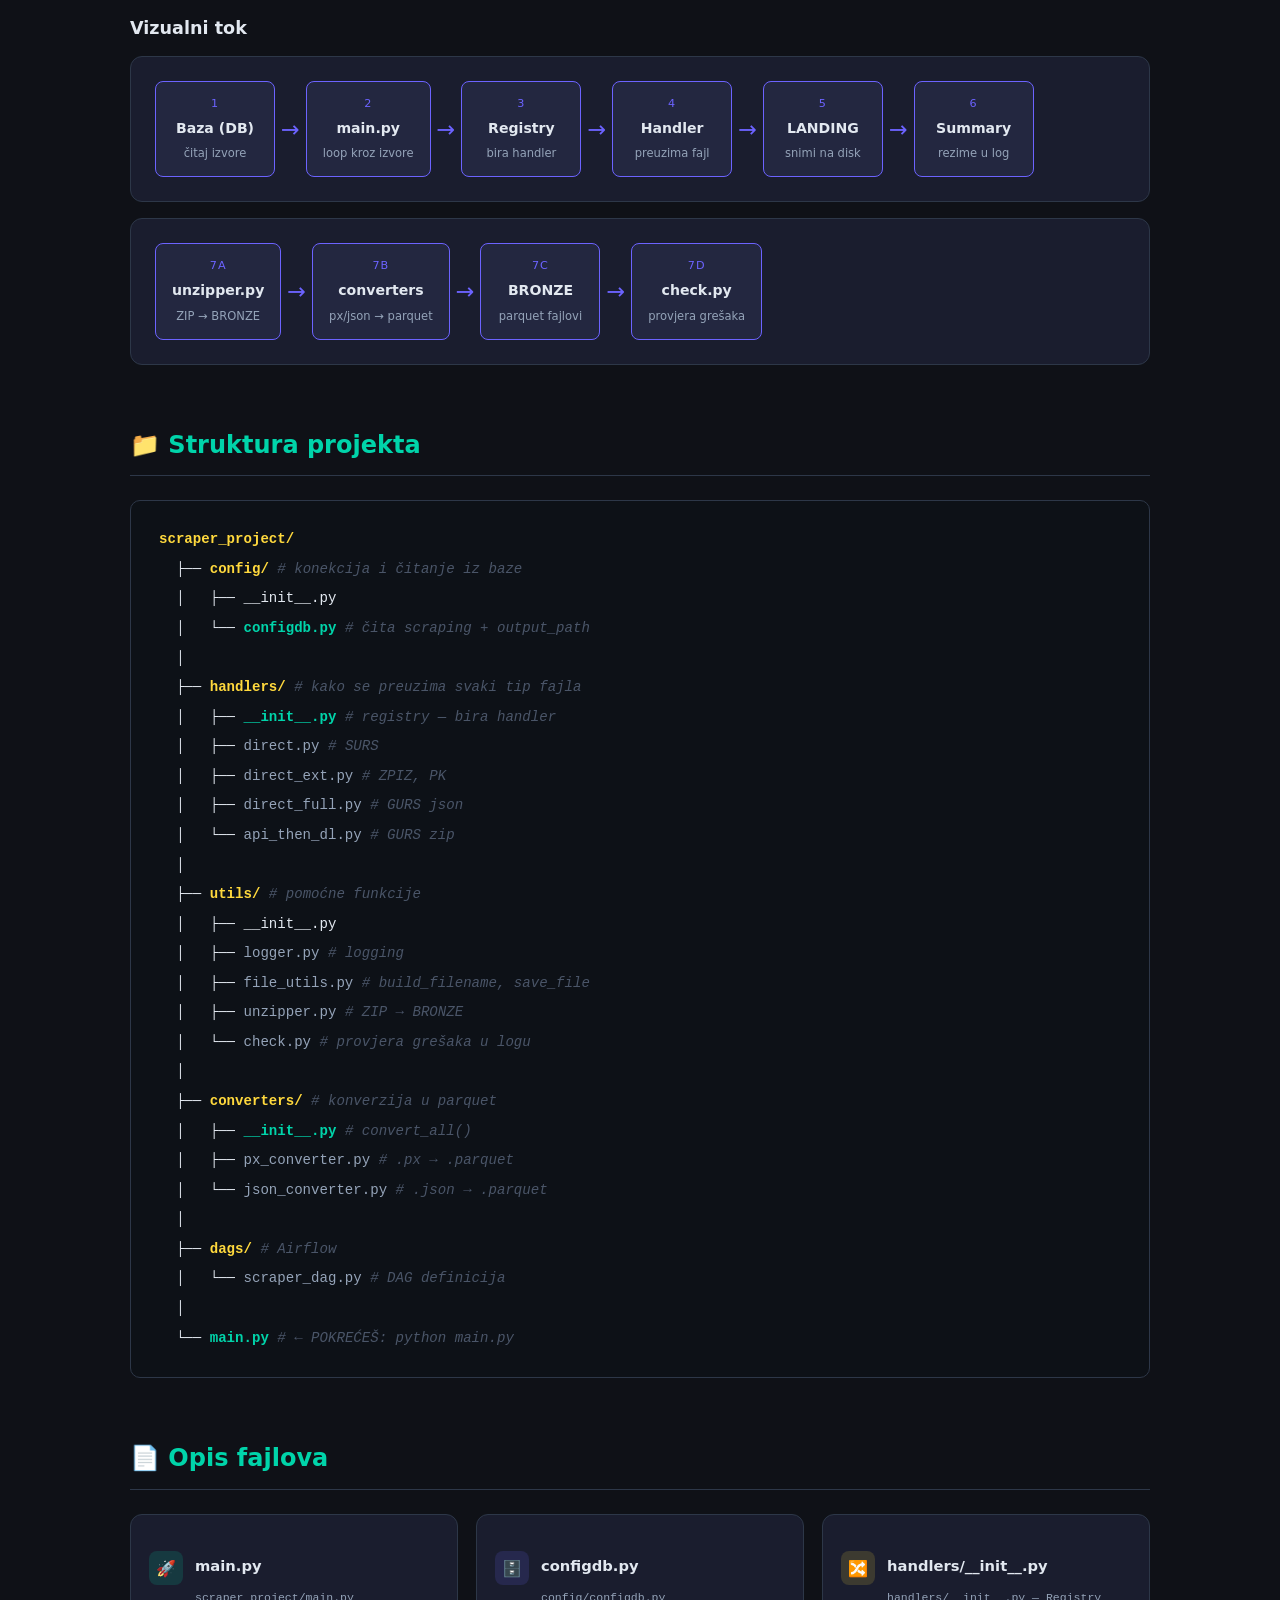
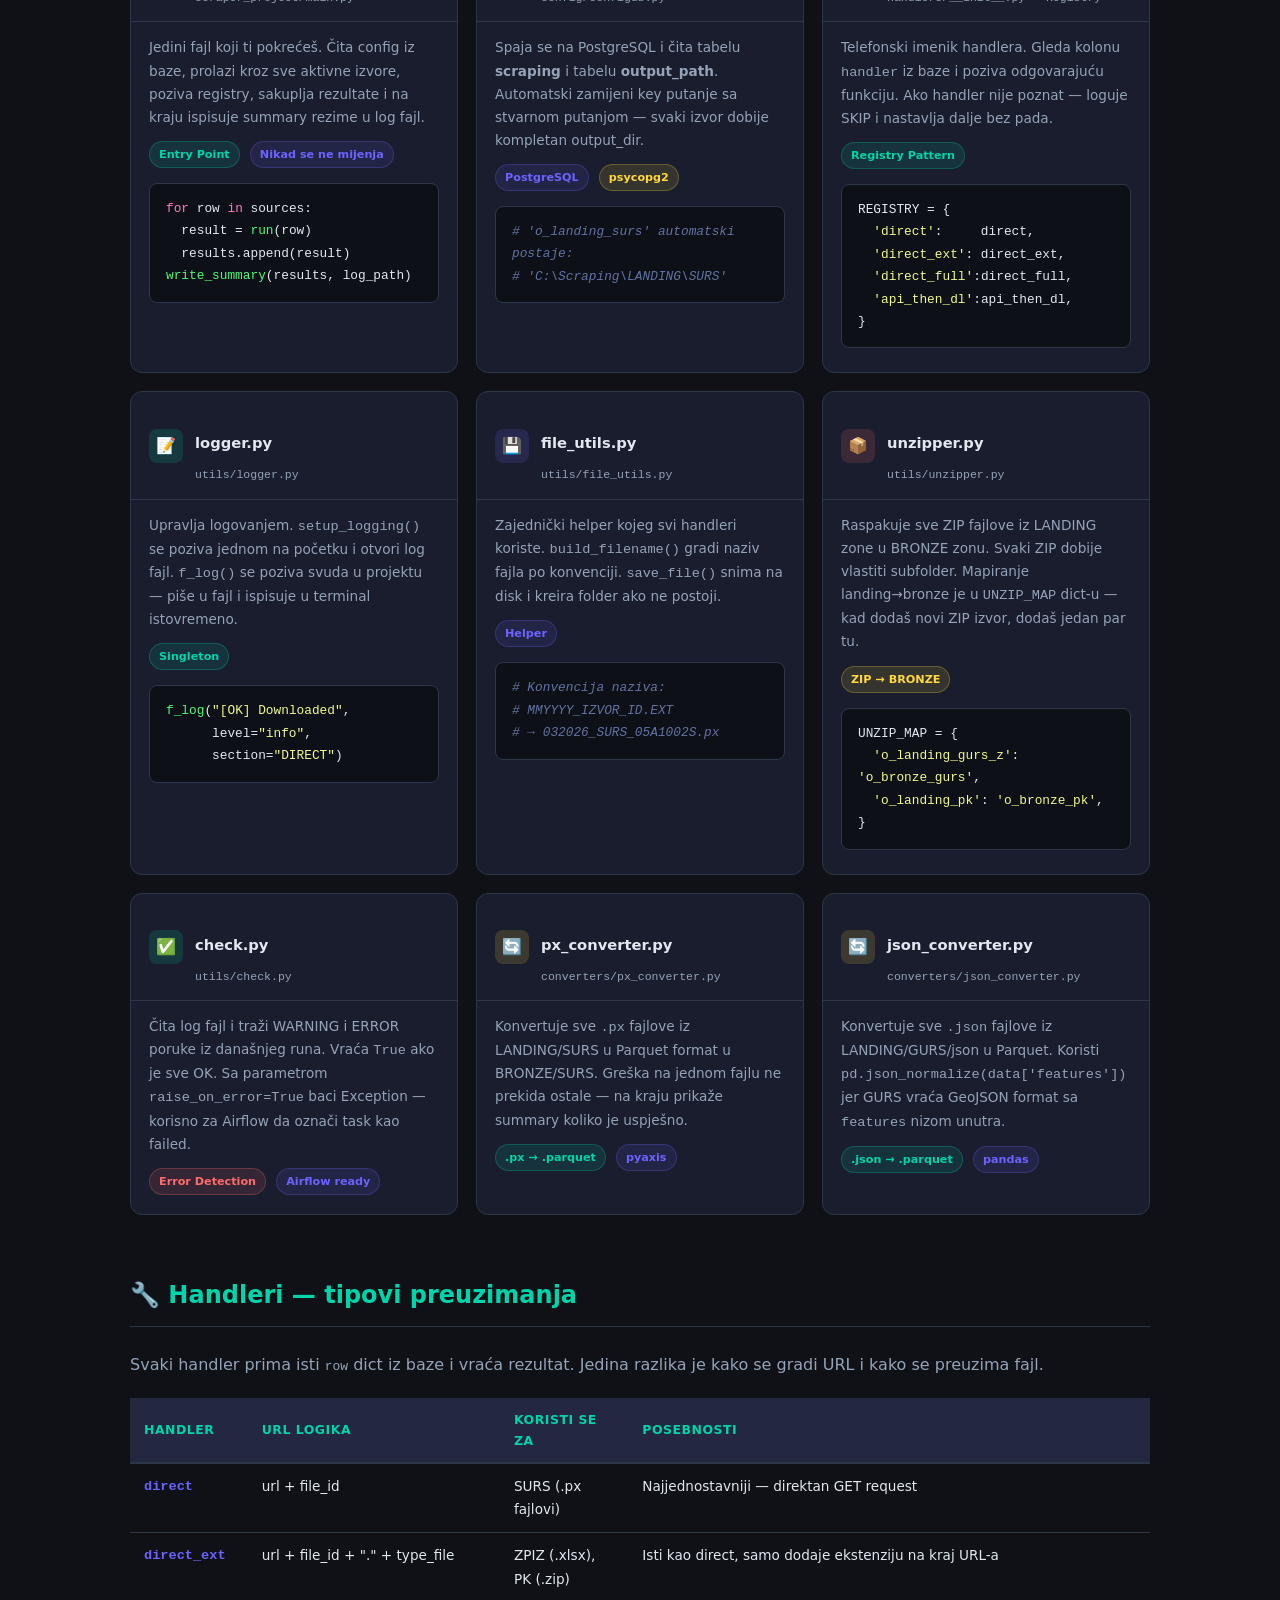
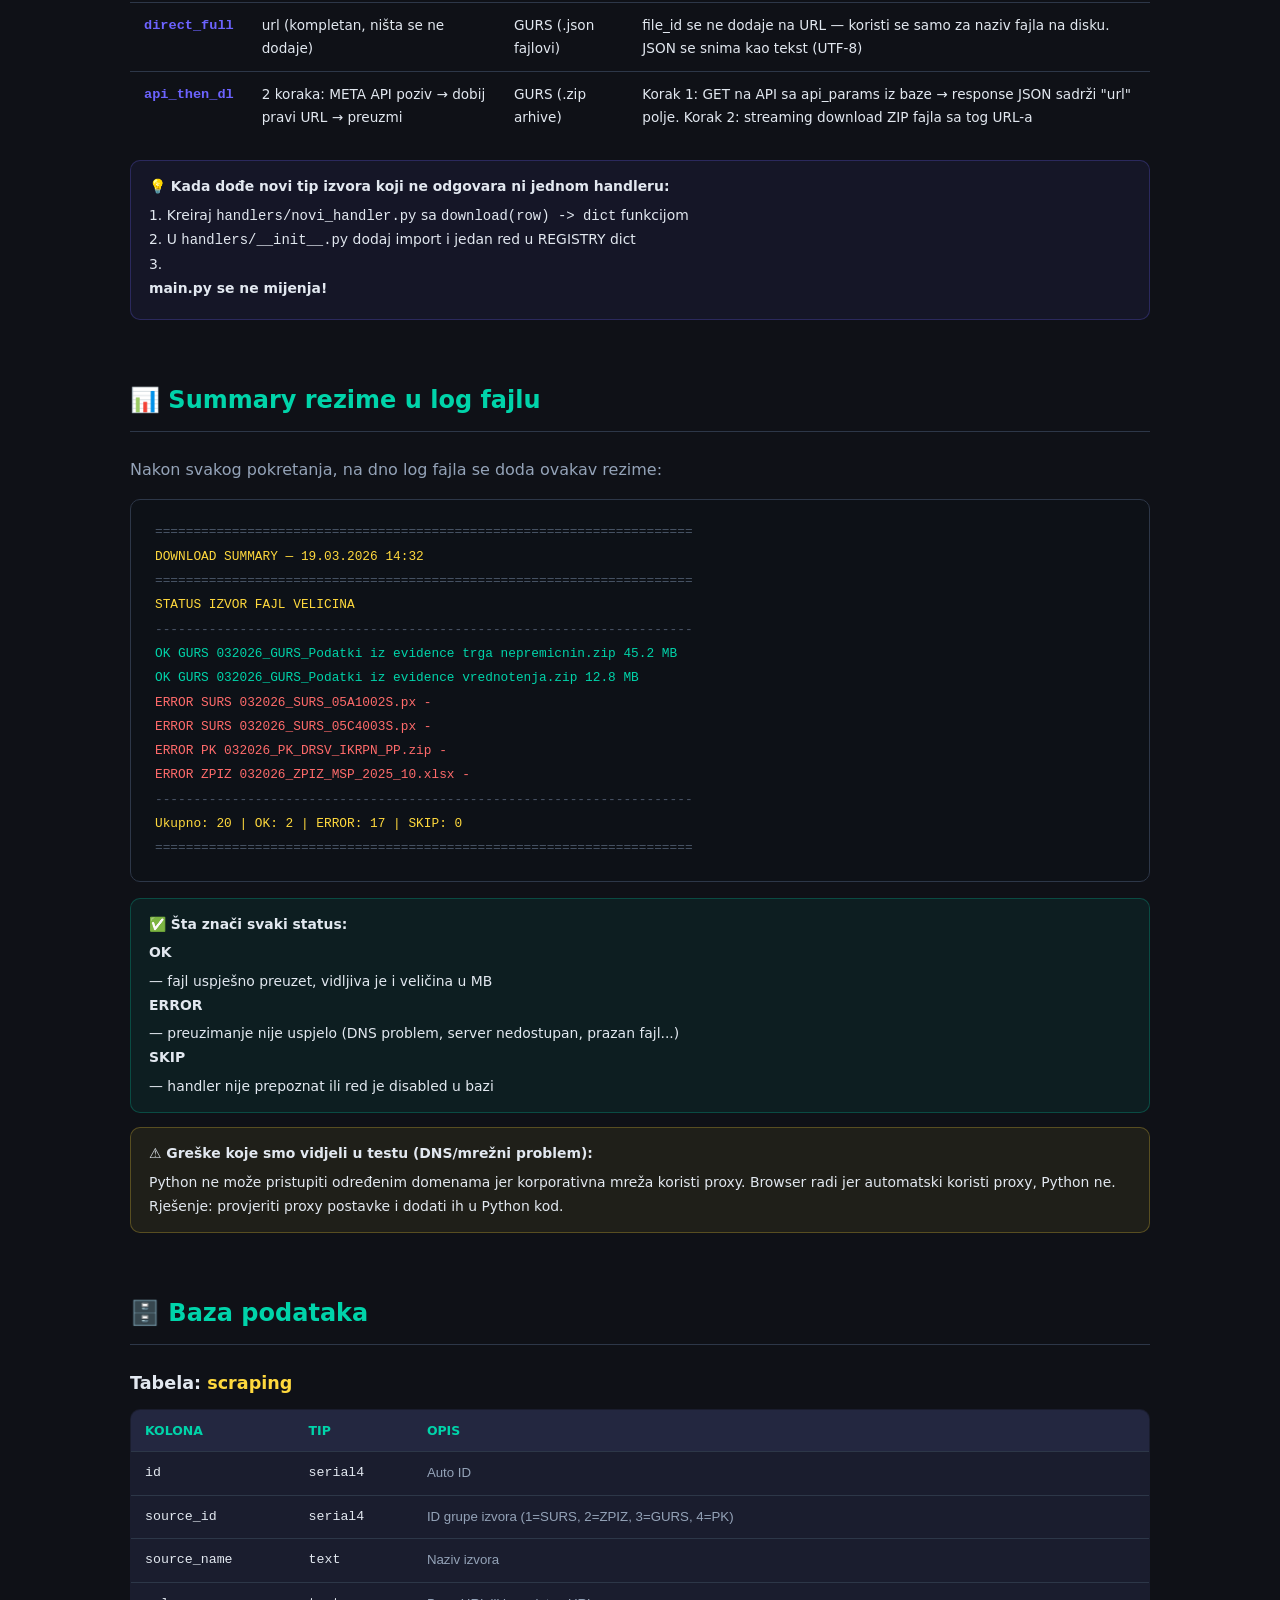
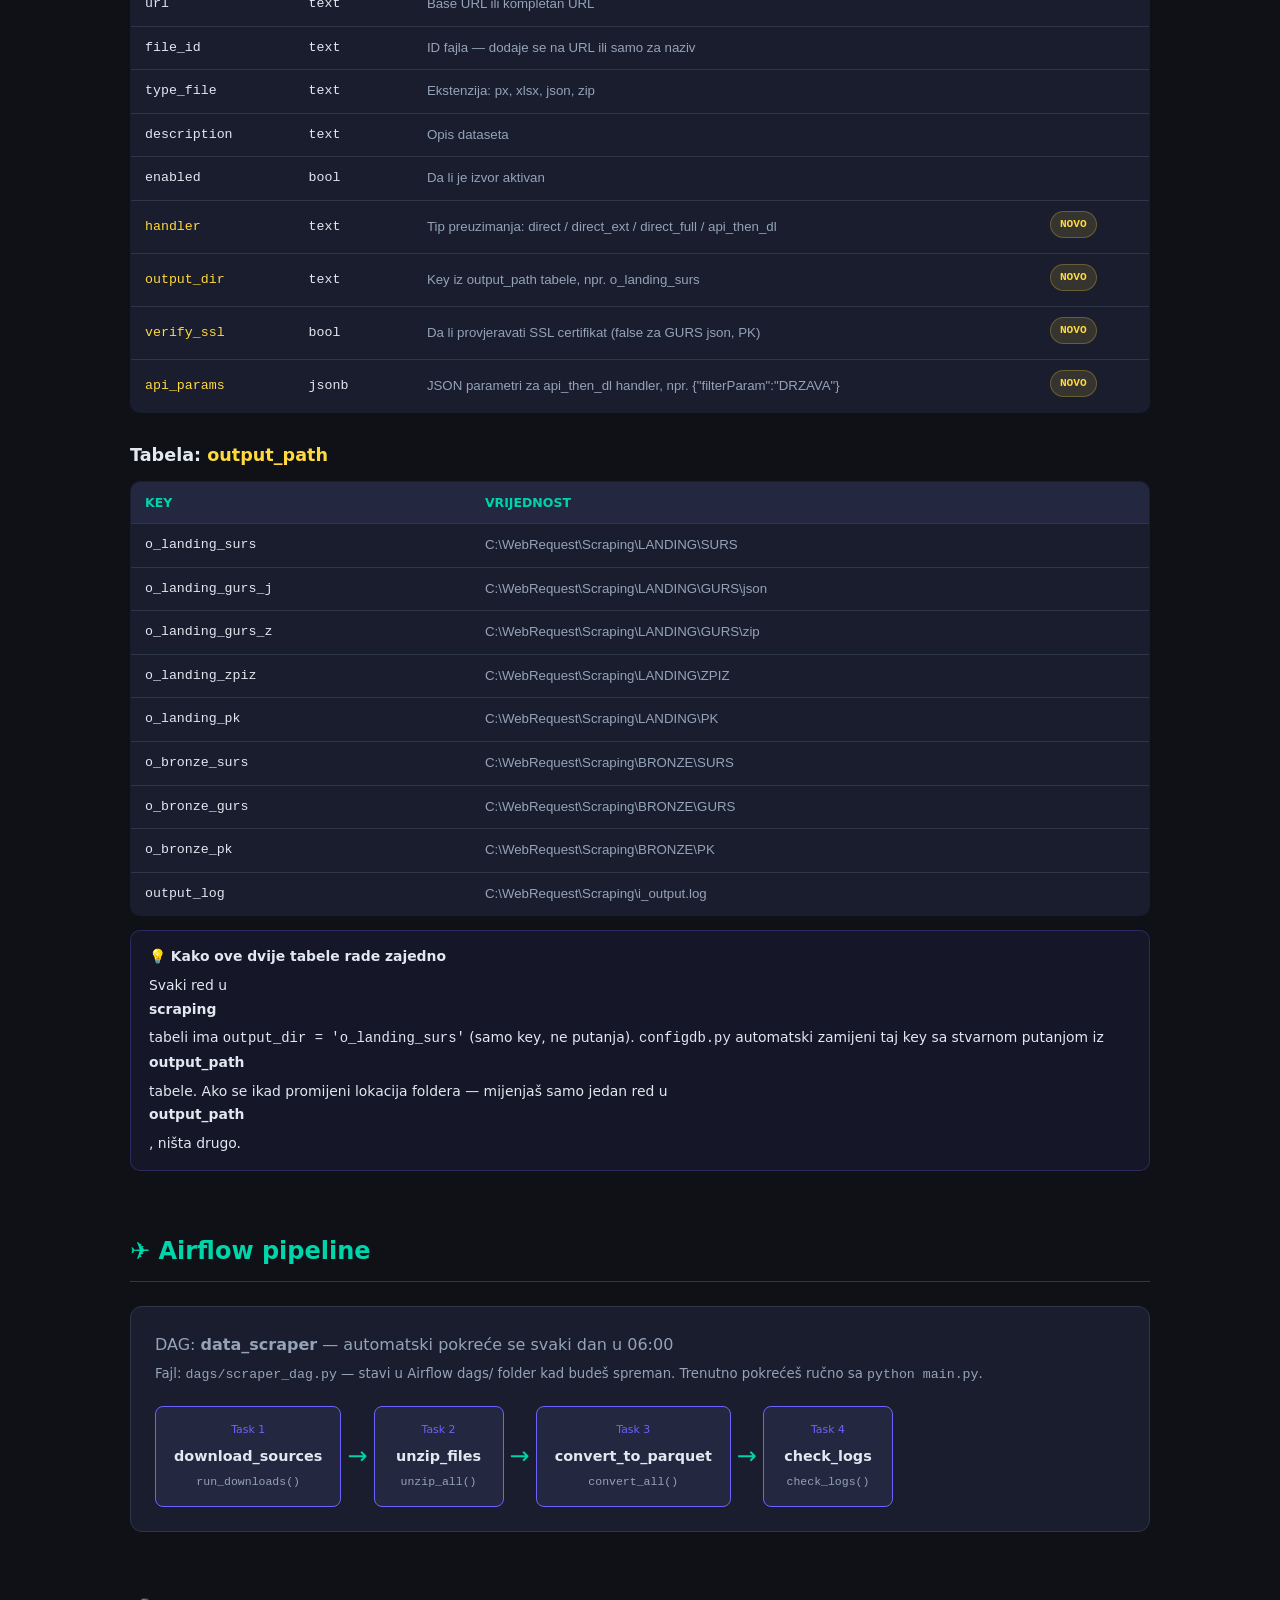
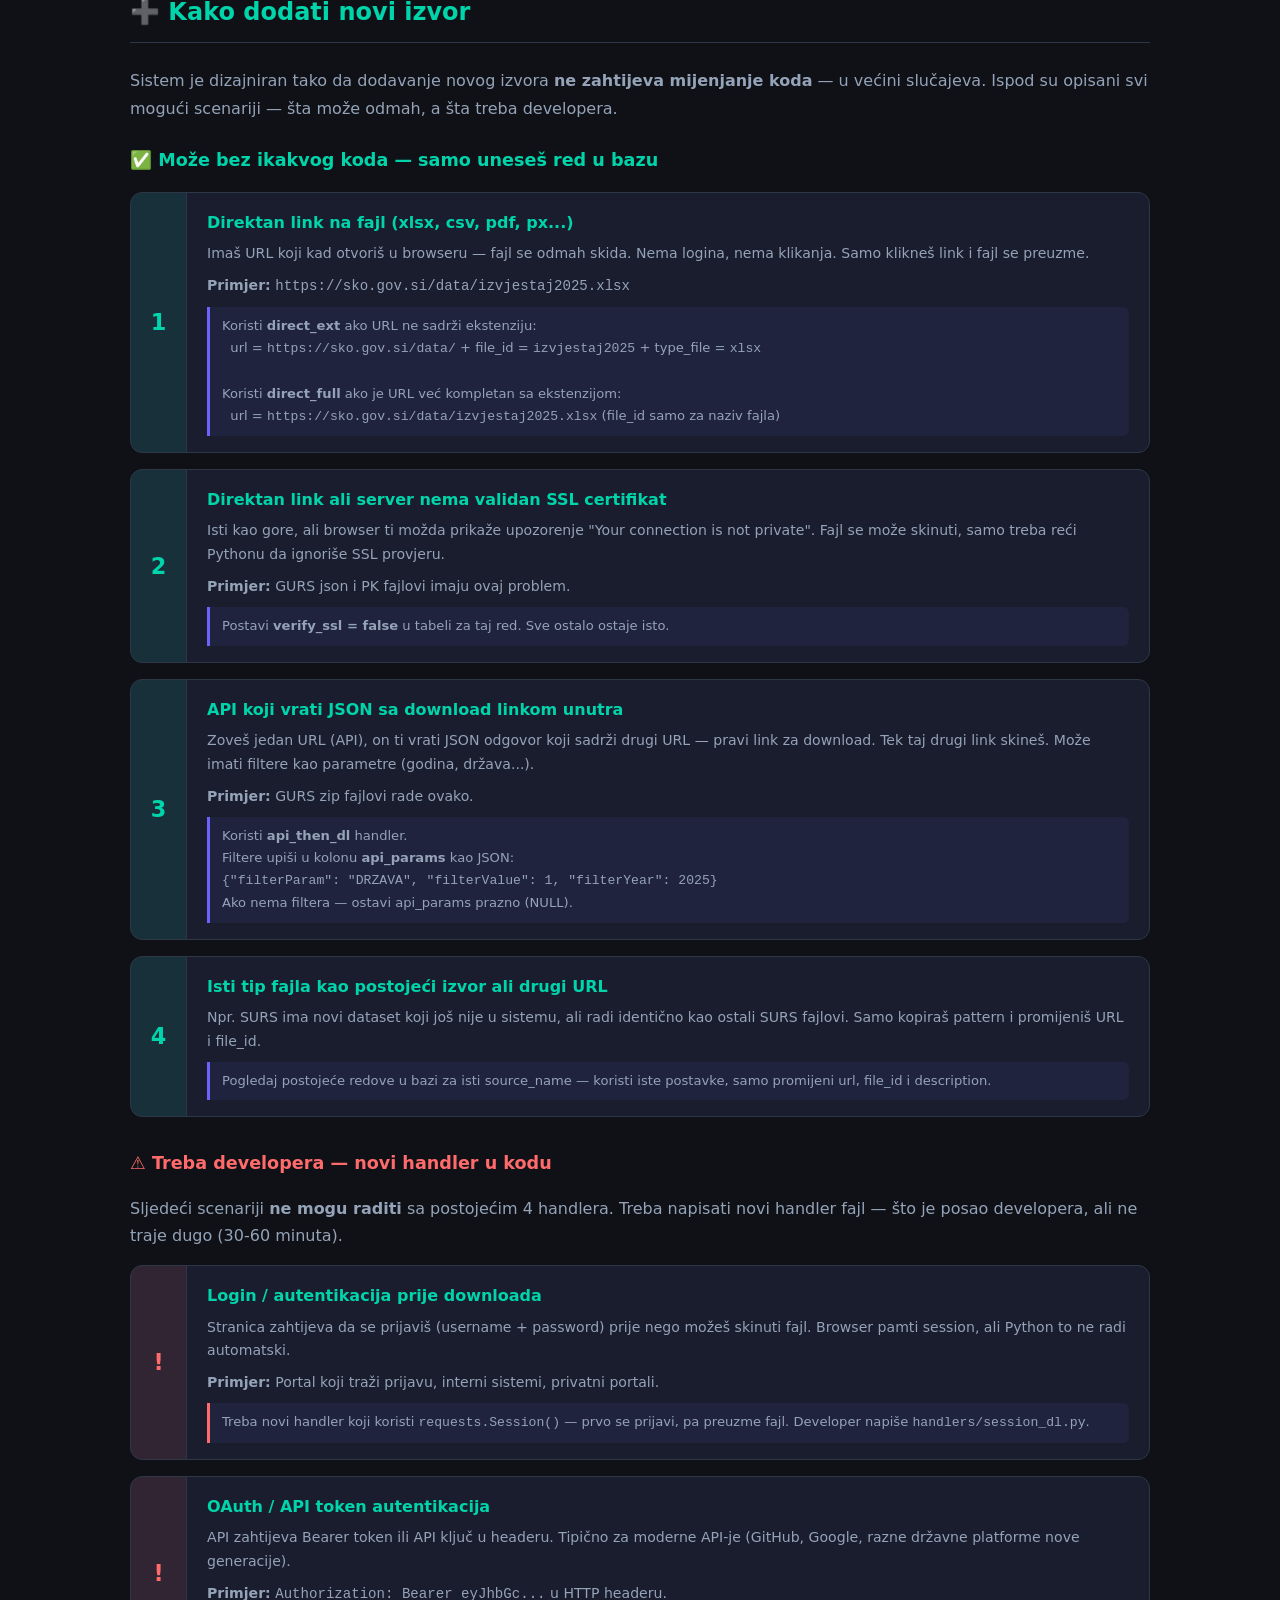
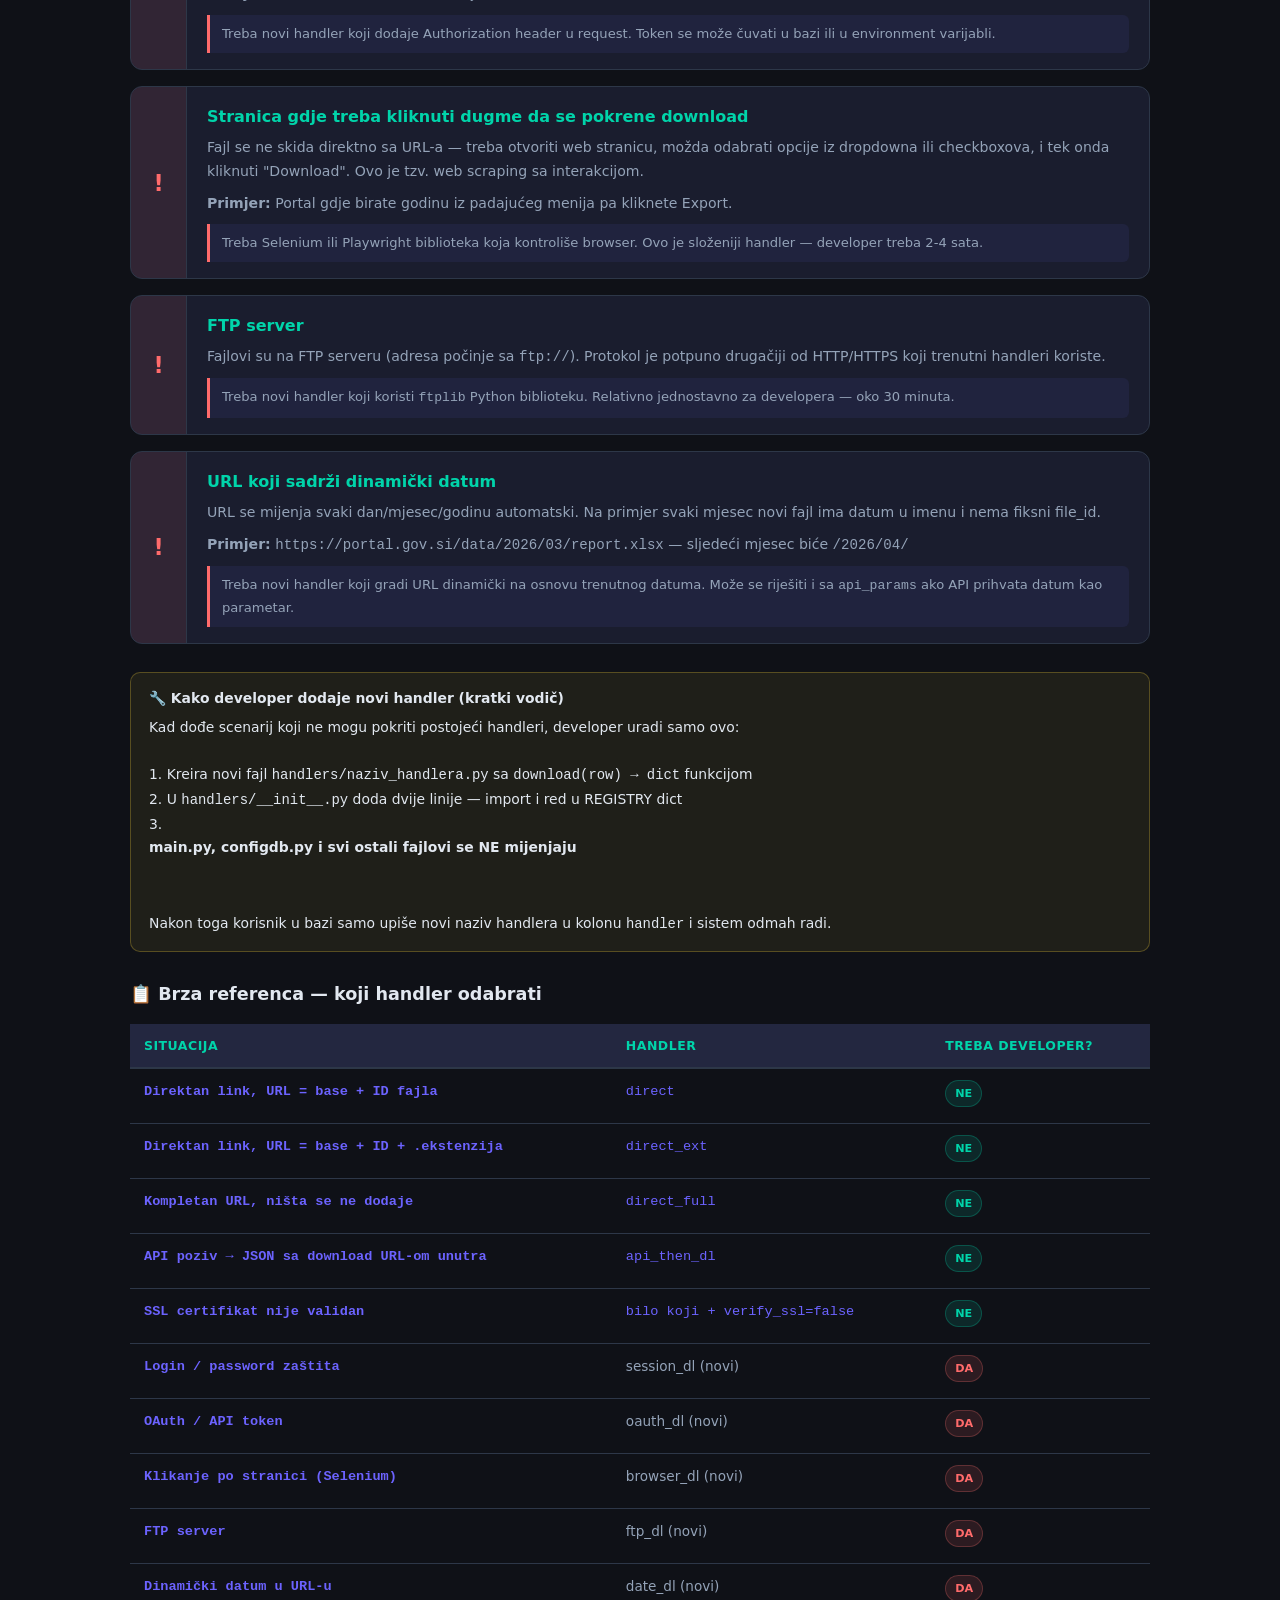
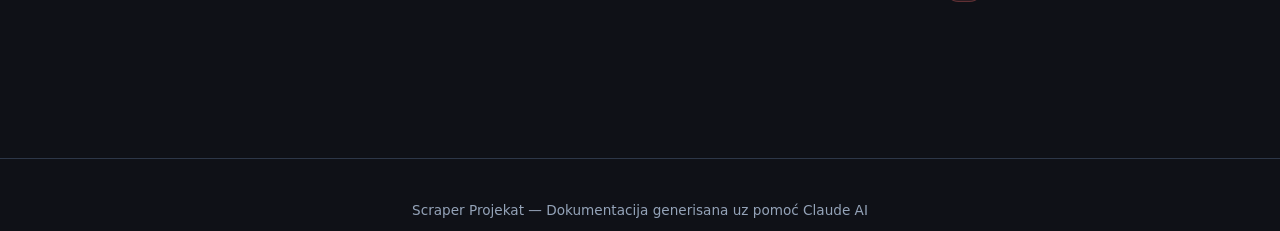
==== commit 1ae7af42: "Enhance mobile styles and project structure in doc.html Updated mobile styles and improved project s" ====
--- a/doc.html
+++ b/doc.html
@@ -218,6 +218,49 @@
   .dag-arrow { color: var(--accent2); font-size: 1.5rem; padding: 0 6px; }
 
   footer { text-align: center; padding: 40px; color: var(--text2); font-size: 0.85rem; border-top: 1px solid var(--border); margin-top: 40px; }
+
+  /* MOBILE */
+  @media (max-width: 768px) {
+    header { padding: 32px 20px; }
+    header h1 { font-size: 1.6rem; }
+    .container { padding: 20px 16px; }
+    nav { padding: 0 16px; }
+    nav a { padding: 12px 12px; font-size: 0.82rem; }
+    section h2 { font-size: 1.25rem; }
+
+    /* Tree — sakrij komentare na mobu, samo fajlovi */
+    .tree { font-size: 0.78rem; padding: 16px; line-height: 1.9; overflow-x: auto; }
+    .tree .cm { display: none; }
+
+    /* Flow — vertikalno na mobu */
+    .flow { flex-direction: column; align-items: flex-start; gap: 8px; padding: 16px; }
+    .flow-arrow { transform: rotate(90deg); padding: 0; align-self: center; }
+    .flow-step { min-width: unset; width: 100%; text-align: left; display: flex; align-items: center; gap: 10px; padding: 10px 14px; }
+    .flow-step .num { min-width: 24px; }
+
+    /* Steps */
+    .step-card { flex-direction: column; }
+    .step-num { min-width: unset; padding: 10px 20px; font-size: 1.1rem; border-right: none; border-bottom: 1px solid var(--border); }
+    .step-body { padding: 14px 16px; }
+
+    /* File grid — 1 kolona */
+    .file-grid { grid-template-columns: 1fr; }
+
+    /* Tables — scroll */
+    .htable, .dbtable { display: block; overflow-x: auto; white-space: nowrap; }
+
+    /* Summary preview */
+    .summary-preview { font-size: 0.7rem; padding: 14px; overflow-x: auto; white-space: nowrap; }
+
+    /* DAG — vertikalno */
+    .dag-tasks { flex-direction: column; align-items: flex-start; gap: 8px; }
+    .dag-arrow { transform: rotate(90deg); align-self: center; }
+    .dag-task { min-width: unset; width: 100%; text-align: left; }
+
+    /* Info box */
+    .info { font-size: 0.82rem; padding: 12px 14px; }
+    .code { font-size: 0.75rem; }
+  }
 </style>
 </head>
 <body>
@@ -342,33 +385,33 @@
     <h2>📁 Struktura projekta</h2>
     <div class="tree">
       <span class="folder">scraper_project/</span><br>
-      &nbsp;&nbsp;├── <span class="folder">config/</span>&nbsp;&nbsp;&nbsp;&nbsp;&nbsp;&nbsp;&nbsp;&nbsp;&nbsp;&nbsp;&nbsp;&nbsp;<span class="cm"># konekcija i čitanje iz baze</span><br>
-      &nbsp;&nbsp;│&nbsp;&nbsp;&nbsp;├── __init__.py&nbsp;&nbsp;&nbsp;&nbsp;&nbsp;<span class="cm"># prazan — označava Python paket</span><br>
-      &nbsp;&nbsp;│&nbsp;&nbsp;&nbsp;└── <span class="file-main">configdb.py</span>&nbsp;&nbsp;&nbsp;&nbsp;<span class="cm"># čita scraping + output_path tabelu</span><br>
+      &nbsp;&nbsp;├── <span class="folder">config/</span> <span class="cm"># konekcija i čitanje iz baze</span><br>
+      &nbsp;&nbsp;│&nbsp;&nbsp;&nbsp;├── __init__.py<br>
+      &nbsp;&nbsp;│&nbsp;&nbsp;&nbsp;└── <span class="file-main">configdb.py</span> <span class="cm"># čita scraping + output_path</span><br>
       &nbsp;&nbsp;│<br>
-      &nbsp;&nbsp;├── <span class="folder">handlers/</span>&nbsp;&nbsp;&nbsp;&nbsp;&nbsp;&nbsp;&nbsp;&nbsp;&nbsp;&nbsp;<span class="cm"># kako se preuzima svaki tip fajla</span><br>
-      &nbsp;&nbsp;│&nbsp;&nbsp;&nbsp;├── <span class="file-main">__init__.py</span>&nbsp;&nbsp;&nbsp;&nbsp;<span class="cm"># REGISTRY — dispatcher, bira handler</span><br>
-      &nbsp;&nbsp;│&nbsp;&nbsp;&nbsp;├── <span class="file">direct.py</span>&nbsp;&nbsp;&nbsp;&nbsp;&nbsp;&nbsp;<span class="cm"># url + file_id → SURS</span><br>
-      &nbsp;&nbsp;│&nbsp;&nbsp;&nbsp;├── <span class="file">direct_ext.py</span>&nbsp;&nbsp;<span class="cm"># url + file_id + .ext → ZPIZ, PK</span><br>
-      &nbsp;&nbsp;│&nbsp;&nbsp;&nbsp;├── <span class="file">direct_full.py</span>&nbsp;<span class="cm"># url kompletan → GURS json</span><br>
-      &nbsp;&nbsp;│&nbsp;&nbsp;&nbsp;└── <span class="file">api_then_dl.py</span>&nbsp;<span class="cm"># API meta → download → GURS zip</span><br>
+      &nbsp;&nbsp;├── <span class="folder">handlers/</span> <span class="cm"># kako se preuzima svaki tip fajla</span><br>
+      &nbsp;&nbsp;│&nbsp;&nbsp;&nbsp;├── <span class="file-main">__init__.py</span> <span class="cm"># registry — bira handler</span><br>
+      &nbsp;&nbsp;│&nbsp;&nbsp;&nbsp;├── <span class="file">direct.py</span> <span class="cm"># SURS</span><br>
+      &nbsp;&nbsp;│&nbsp;&nbsp;&nbsp;├── <span class="file">direct_ext.py</span> <span class="cm"># ZPIZ, PK</span><br>
+      &nbsp;&nbsp;│&nbsp;&nbsp;&nbsp;├── <span class="file">direct_full.py</span> <span class="cm"># GURS json</span><br>
+      &nbsp;&nbsp;│&nbsp;&nbsp;&nbsp;└── <span class="file">api_then_dl.py</span> <span class="cm"># GURS zip</span><br>
       &nbsp;&nbsp;│<br>
-      &nbsp;&nbsp;├── <span class="folder">utils/</span>&nbsp;&nbsp;&nbsp;&nbsp;&nbsp;&nbsp;&nbsp;&nbsp;&nbsp;&nbsp;&nbsp;&nbsp;&nbsp;<span class="cm"># pomoćne funkcije</span><br>
+      &nbsp;&nbsp;├── <span class="folder">utils/</span> <span class="cm"># pomoćne funkcije</span><br>
       &nbsp;&nbsp;│&nbsp;&nbsp;&nbsp;├── __init__.py<br>
-      &nbsp;&nbsp;│&nbsp;&nbsp;&nbsp;├── <span class="file">logger.py</span>&nbsp;&nbsp;&nbsp;&nbsp;&nbsp;&nbsp;<span class="cm"># logging u fajl i terminal</span><br>
-      &nbsp;&nbsp;│&nbsp;&nbsp;&nbsp;├── <span class="file">file_utils.py</span>&nbsp;&nbsp;<span class="cm"># build_filename + save_file helper</span><br>
-      &nbsp;&nbsp;│&nbsp;&nbsp;&nbsp;├── <span class="file">unzipper.py</span>&nbsp;&nbsp;&nbsp;&nbsp;<span class="cm"># raspakivanje ZIP → BRONZE</span><br>
-      &nbsp;&nbsp;│&nbsp;&nbsp;&nbsp;└── <span class="file">check.py</span>&nbsp;&nbsp;&nbsp;&nbsp;&nbsp;&nbsp;<span class="cm"># provjera loga za greške</span><br>
+      &nbsp;&nbsp;│&nbsp;&nbsp;&nbsp;├── <span class="file">logger.py</span> <span class="cm"># logging</span><br>
+      &nbsp;&nbsp;│&nbsp;&nbsp;&nbsp;├── <span class="file">file_utils.py</span> <span class="cm"># build_filename, save_file</span><br>
+      &nbsp;&nbsp;│&nbsp;&nbsp;&nbsp;├── <span class="file">unzipper.py</span> <span class="cm"># ZIP → BRONZE</span><br>
+      &nbsp;&nbsp;│&nbsp;&nbsp;&nbsp;└── <span class="file">check.py</span> <span class="cm"># provjera grešaka u logu</span><br>
       &nbsp;&nbsp;│<br>
-      &nbsp;&nbsp;├── <span class="folder">converters/</span>&nbsp;&nbsp;&nbsp;&nbsp;&nbsp;&nbsp;&nbsp;&nbsp;<span class="cm"># konverzija fajlova u parquet</span><br>
-      &nbsp;&nbsp;│&nbsp;&nbsp;&nbsp;├── <span class="file-main">__init__.py</span>&nbsp;&nbsp;&nbsp;&nbsp;<span class="cm"># convert_all() — pokreće obje konverzije</span><br>
-      &nbsp;&nbsp;│&nbsp;&nbsp;&nbsp;├── <span class="file">px_converter.py</span><span class="cm"># .px → .parquet (SURS)</span><br>
-      &nbsp;&nbsp;│&nbsp;&nbsp;&nbsp;└── <span class="file">json_converter.py</span><span class="cm"># .json → .parquet (GURS)</span><br>
+      &nbsp;&nbsp;├── <span class="folder">converters/</span> <span class="cm"># konverzija u parquet</span><br>
+      &nbsp;&nbsp;│&nbsp;&nbsp;&nbsp;├── <span class="file-main">__init__.py</span> <span class="cm"># convert_all()</span><br>
+      &nbsp;&nbsp;│&nbsp;&nbsp;&nbsp;├── <span class="file">px_converter.py</span> <span class="cm"># .px → .parquet</span><br>
+      &nbsp;&nbsp;│&nbsp;&nbsp;&nbsp;└── <span class="file">json_converter.py</span> <span class="cm"># .json → .parquet</span><br>
       &nbsp;&nbsp;│<br>
-      &nbsp;&nbsp;├── <span class="folder">dags/</span>&nbsp;&nbsp;&nbsp;&nbsp;&nbsp;&nbsp;&nbsp;&nbsp;&nbsp;&nbsp;&nbsp;&nbsp;&nbsp;&nbsp;<span class="cm"># Airflow automatizacija</span><br>
-      &nbsp;&nbsp;│&nbsp;&nbsp;&nbsp;└── <span class="file">scraper_dag.py</span>&nbsp;<span class="cm"># DAG definicija (kad budeš spreman)</span><br>
+      &nbsp;&nbsp;├── <span class="folder">dags/</span> <span class="cm"># Airflow</span><br>
+      &nbsp;&nbsp;│&nbsp;&nbsp;&nbsp;└── <span class="file">scraper_dag.py</span> <span class="cm"># DAG definicija</span><br>
       &nbsp;&nbsp;│<br>
-      &nbsp;&nbsp;└── <span class="file-main">main.py</span>&nbsp;&nbsp;&nbsp;&nbsp;&nbsp;&nbsp;&nbsp;&nbsp;&nbsp;&nbsp;&nbsp;<span class="cm"># ← OVAJ FAJL POKREĆEŠ: python main.py</span>
+      &nbsp;&nbsp;└── <span class="file-main">main.py</span> <span class="cm"># ← POKREĆEŠ: python main.py</span>
     </div>
   </section>
 
